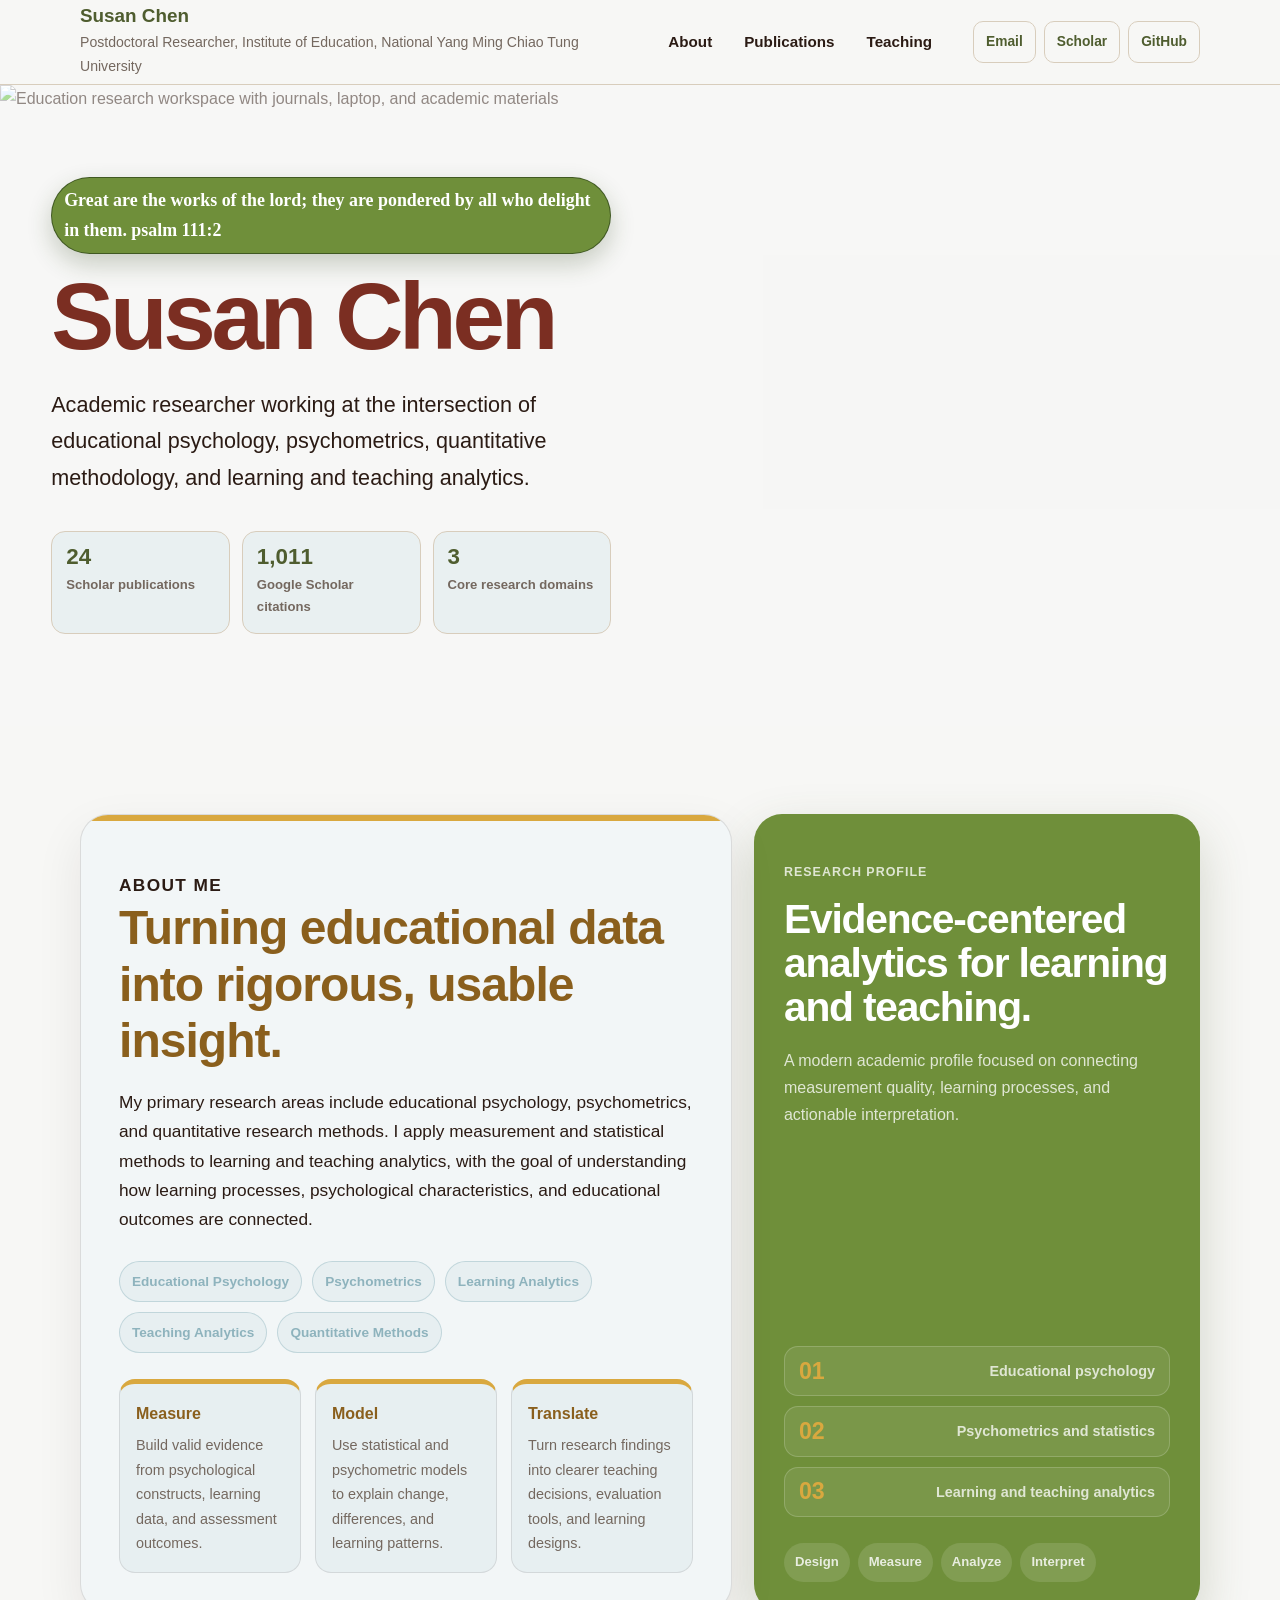
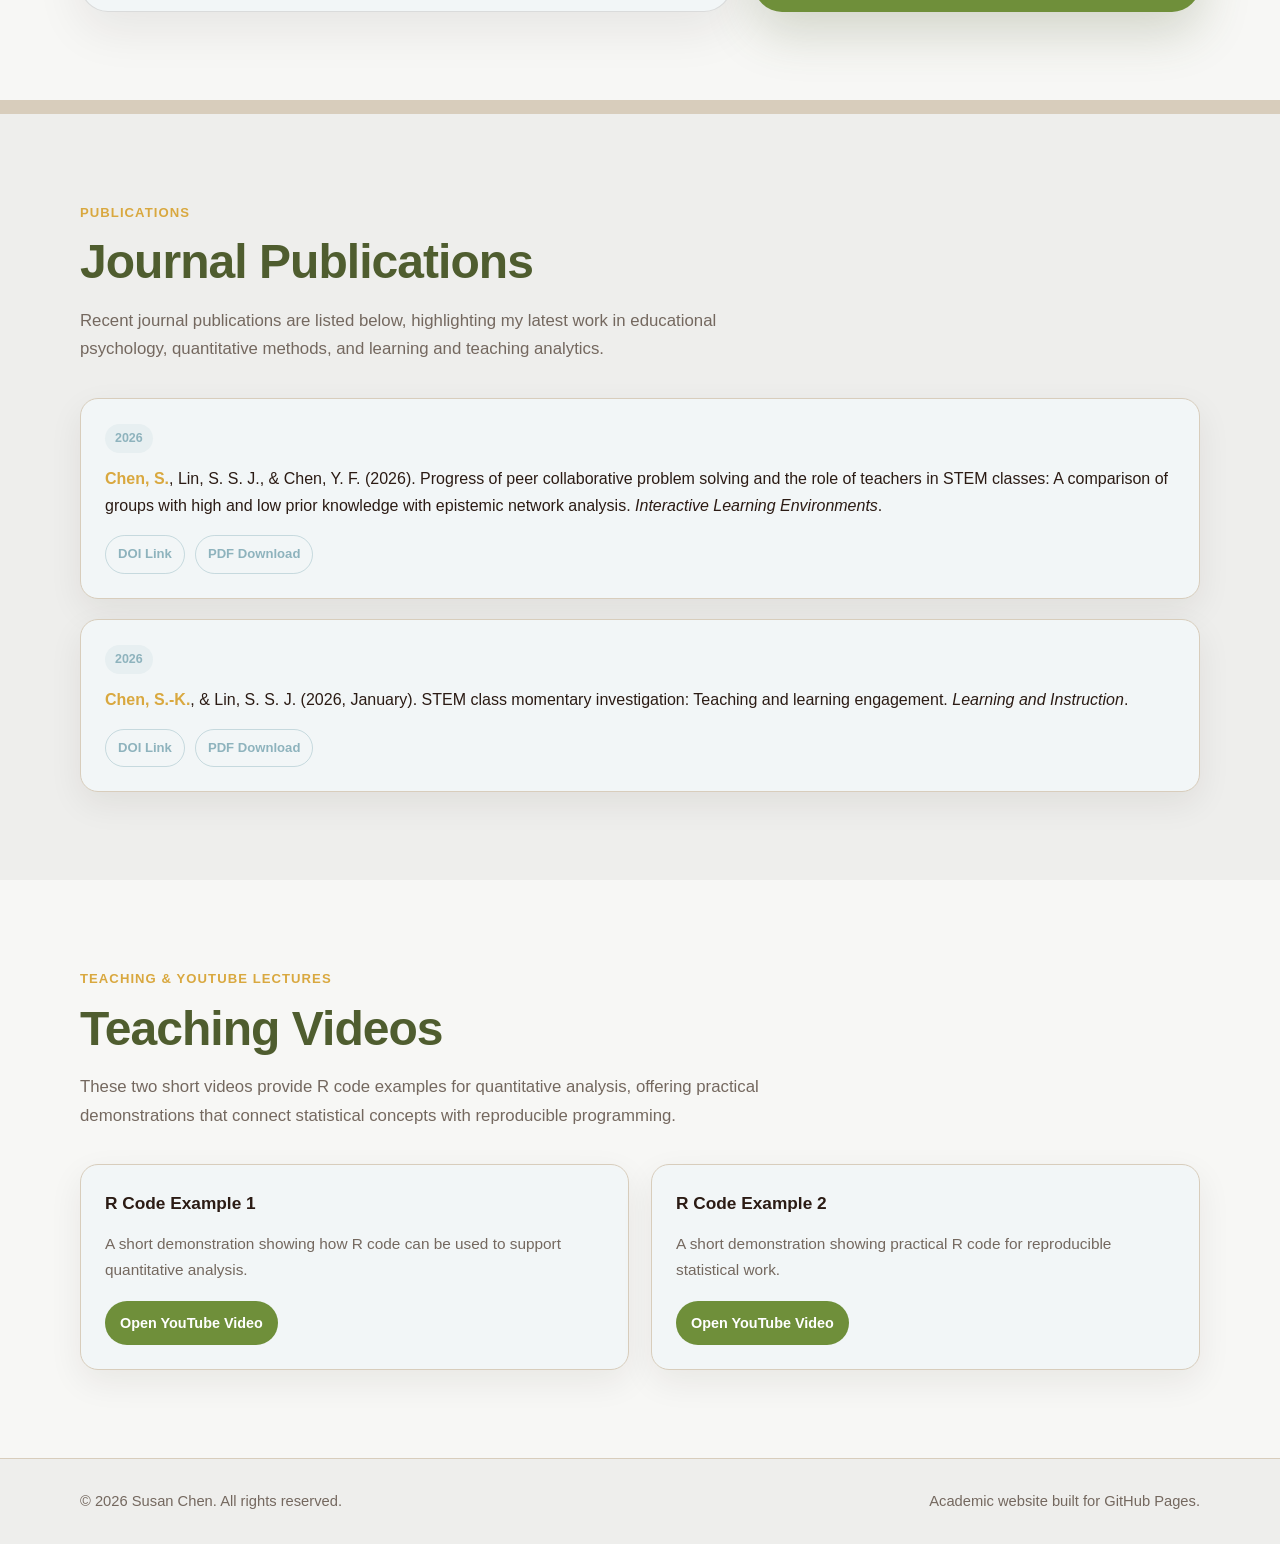
==== index.html @ 7278b4bc "Replace video embeds with YouTube links" ====
<!doctype html>
<html lang="zh-Hant">
  <head>
    <!--
      Susan Chen academic personal website
      Single-file HTML with embedded CSS for easy copying and GitHub Pages deployment.
      Replace the placeholder Email / YouTube links with final public URLs when ready.
    -->
    <meta charset="utf-8">
    <meta name="viewport" content="width=device-width, initial-scale=1">
    <meta name="description" content="Susan Chen academic profile, publications, research interests, and teaching lectures.">
    <title>Susan Chen | Academic Profile</title>

    <style>
      /* =============================
         Design Tokens
         ============================= */
      :root {
        --navy: #4f5d2f;
        --navy-2: #6f8f3a;
        --navy-soft: #eef3e6;
        --ink: #2b1b14;
        --muted: #74685f;
        --line: #d8cdbc;
        --paper: #f7f7f5;
        --surface: #eeeeec;
        --dark-red: #d9a83f;
        --dark-red-2: #8a5f1d;
        --yellow: #d9a83f;
        --yellow-soft: #f7edc9;
        --teal: #8eb3bd;
        --teal-soft: #e7eff1;
        --gray-band: #d8cdbc;
        --shadow: 0 20px 50px rgba(43, 27, 20, 0.11);
        --radius: 18px;
      }

      /* =============================
         Base
         ============================= */
      * {
        box-sizing: border-box;
      }

      html {
        scroll-behavior: smooth;
      }

      body {
        margin: 0;
        background: var(--paper);
        color: var(--ink);
        font-family: "Segoe UI", "Noto Sans TC", "Microsoft JhengHei", Arial, sans-serif;
        line-height: 1.7;
      }

      img {
        display: block;
        max-width: 100%;
      }

      a {
        color: inherit;
        text-decoration: none;
      }

      .container {
        width: min(1120px, calc(100% - 40px));
        margin: 0 auto;
      }

      .section {
        padding: 88px 0;
        scroll-margin-top: 92px;
      }

      .section-title {
        margin: 0;
        color: var(--navy);
        font-size: clamp(2rem, 4vw, 3rem);
        line-height: 1.18;
        letter-spacing: -0.02em;
      }

      .section-kicker {
        margin: 0 0 10px;
        color: var(--dark-red);
        font-size: 0.82rem;
        font-weight: 800;
        letter-spacing: 0.08em;
        text-transform: uppercase;
      }

      .section-intro {
        max-width: 720px;
        margin: 16px 0 0;
        color: var(--muted);
        font-size: 1.05rem;
      }

      /* =============================
         Header & Navigation
         ============================= */
      .site-header {
        position: sticky;
        top: 0;
        z-index: 20;
        background: rgba(247, 247, 245, 0.92);
        border-bottom: 1px solid var(--line);
        backdrop-filter: blur(18px);
      }

      .nav {
        display: flex;
        align-items: center;
        justify-content: space-between;
        gap: 28px;
        min-height: 84px;
      }

      .identity {
        min-width: 220px;
      }

      .identity strong {
        display: block;
        color: var(--navy);
        font-size: 1.18rem;
        font-weight: 800;
        line-height: 1.2;
      }

      .identity span {
        display: block;
        margin-top: 4px;
        color: var(--muted);
        font-size: 0.88rem;
      }

      .nav-links {
        display: flex;
        align-items: center;
        justify-content: center;
        gap: 6px;
        color: var(--ink);
        font-size: 0.95rem;
        font-weight: 650;
      }

      .nav-links a {
        border-radius: 999px;
        padding: 9px 13px;
        transition: background 160ms ease, color 160ms ease;
      }

      .nav-links a:hover {
        background: var(--teal-soft);
        color: var(--teal);
      }

      .contact-actions {
        display: flex;
        align-items: center;
        gap: 8px;
      }

      .contact-button {
        display: inline-flex;
        align-items: center;
        justify-content: center;
        min-height: 40px;
        border: 1px solid var(--line);
        border-radius: 10px;
        padding: 8px 12px;
        color: var(--navy);
        font-size: 0.86rem;
        font-weight: 800;
        transition: border-color 160ms ease, background 160ms ease, transform 160ms ease;
      }

      .contact-button:hover {
        border-color: var(--teal);
        background: var(--navy-soft);
        transform: translateY(-1px);
      }

      /* =============================
         Hero
         ============================= */
      .hero {
        position: relative;
        min-height: 620px;
        display: grid;
        align-items: center;
        overflow: hidden;
        background: var(--surface);
      }

      .hero-image {
        position: absolute;
        inset: 0;
        width: 100%;
        height: 100%;
        object-fit: cover;
        filter: saturate(1.02) brightness(1.08) contrast(1.03);
      }

      .hero::after {
        content: "";
        position: absolute;
        inset: 0;
        background: rgba(255, 255, 255, 0.48);
      }

      .hero-content {
        position: relative;
        z-index: 1;
        width: min(560px, calc(100% - 40px));
        max-width: 560px;
        margin-left: clamp(20px, 4vw, 56px);
        margin-right: auto;
        padding: 92px 0;
      }

      .hero-label {
        display: inline-flex;
        align-items: center;
        gap: 8px;
        margin: 0 0 18px;
        border: 1px solid rgba(47, 68, 25, 0.72);
        border-radius: 999px;
        background: #6f8f3a;
        padding: 7px 12px;
        color: #ffffff;
        font-family: "Segoe Script", "Brush Script MT", "Lucida Handwriting", cursive;
        font-size: 1.12rem;
        font-weight: 700;
        letter-spacing: 0;
        box-shadow: 0 10px 24px rgba(47, 68, 25, 0.24);
        text-transform: none;
      }

      .hero h1 {
        margin: 0;
        color: #7b2e22;
        font-size: clamp(3rem, 8vw, 5.9rem);
        line-height: 0.96;
        letter-spacing: -0.045em;
      }

      .hero-subtitle {
        max-width: 500px;
        margin: 24px 0 0;
        color: var(--ink);
        font-size: clamp(1.08rem, 2vw, 1.35rem);
      }

      .hero-meta {
        display: grid;
        grid-template-columns: repeat(3, minmax(0, 1fr));
        gap: 12px;
        margin-top: 34px;
      }

      .hero-meta div {
        border: 1px solid var(--line);
        border-radius: 14px;
        background: rgba(231, 239, 241, 0.82);
        padding: 14px;
      }

      .hero-meta strong {
        display: block;
        color: var(--navy);
        font-size: 1.4rem;
        line-height: 1;
      }

      .hero-meta span {
        display: block;
        margin-top: 6px;
        color: var(--muted);
        font-size: 0.82rem;
        font-weight: 700;
      }

      /* =============================
         About
         ============================= */
      .about-grid {
        display: grid;
        grid-template-columns: minmax(0, 0.95fr) minmax(320px, 0.65fr);
        gap: 22px;
        align-items: stretch;
      }

      .about-text {
        position: relative;
        overflow: hidden;
        border: 1px solid rgba(43, 27, 20, 0.12);
        border-radius: 28px;
        background: #f2f6f7;
        padding: clamp(24px, 4vw, 38px);
        box-shadow: 0 18px 48px rgba(43, 27, 20, 0.08);
      }

      .about-text::before {
        content: "";
        position: absolute;
        top: 0;
        left: 0;
        width: 100%;
        height: 6px;
        background: var(--dark-red);
      }

      .about-text p {
        margin: 18px 0 0;
        color: var(--ink);
        font-size: 1.08rem;
      }

      .about-text .section-title {
        color: var(--dark-red-2);
      }

      .about-highlights {
        display: flex;
        flex-wrap: wrap;
        gap: 10px;
        margin-top: 26px;
      }

      .about-chip {
        border: 1px solid rgba(142, 179, 189, 0.42);
        border-radius: 999px;
        background: var(--teal-soft);
        padding: 8px 12px;
        color: var(--teal);
        font-size: 0.85rem;
        font-weight: 850;
      }

      .about-insights {
        display: grid;
        grid-template-columns: repeat(3, minmax(0, 1fr));
        gap: 14px;
        margin-top: 26px;
      }

      .about-insight {
        min-height: 164px;
        border: 1px solid rgba(43, 27, 20, 0.1);
        border-top: 5px solid var(--yellow);
        border-radius: 16px;
        background: var(--teal-soft);
        padding: 16px;
        transition: transform 180ms ease, border-color 180ms ease, box-shadow 180ms ease, background 180ms ease;
      }

      .about-insight:hover {
        transform: translateY(-5px);
        border-color: rgba(111, 143, 58, 0.42);
        border-top-color: #6f8f3a;
        background: #f5fafb;
        box-shadow: 0 16px 34px rgba(43, 27, 20, 0.12);
      }

      .about-insight strong {
        display: block;
        color: var(--dark-red-2);
        font-size: 1rem;
      }

      .about-insight span {
        display: block;
        margin-top: 6px;
        color: var(--muted);
        font-size: 0.9rem;
      }

      .about-panel {
        display: grid;
        align-content: space-between;
        border-radius: 28px;
        background: var(--navy-2);
        padding: clamp(22px, 3vw, 30px);
        color: #fff;
        box-shadow: 0 20px 50px rgba(79, 93, 47, 0.22);
      }

      .about-panel-label {
        margin: 0;
        color: var(--yellow);
        font-size: 0.78rem;
        font-weight: 900;
        letter-spacing: 0.08em;
        text-transform: uppercase;
      }

      .about-panel h3 {
        margin: 14px 0 0;
        color: #fff;
        font-size: clamp(1.8rem, 4vw, 2.55rem);
        line-height: 1.08;
        letter-spacing: -0.03em;
      }

      .about-panel p {
        margin: 18px 0 0;
        color: rgba(255, 255, 255, 0.78);
      }

      .about-metrics {
        display: grid;
        gap: 10px;
        margin-top: 28px;
      }

      .about-metric {
        display: flex;
        align-items: center;
        justify-content: space-between;
        gap: 14px;
        border: 1px solid rgba(255, 255, 255, 0.18);
        border-radius: 14px;
        background: rgba(255, 255, 255, 0.08);
        padding: 12px 14px;
        transition: transform 180ms ease, border-color 180ms ease, background 180ms ease;
      }

      .about-metric:hover {
        transform: translateX(4px);
        border-color: rgba(255, 255, 255, 0.42);
        background: rgba(255, 255, 255, 0.16);
      }

      .about-metric strong {
        color: var(--yellow);
        font-size: 1.45rem;
        line-height: 1;
      }

      .about-metric span {
        color: rgba(255, 255, 255, 0.76);
        font-size: 0.9rem;
        font-weight: 750;
        text-align: right;
      }

      .about-flow {
        display: flex;
        flex-wrap: wrap;
        gap: 8px;
        margin-top: 26px;
      }

      .about-flow span {
        border-radius: 999px;
        background: rgba(255, 255, 255, 0.12);
        padding: 8px 11px;
        color: rgba(255, 255, 255, 0.82);
        font-size: 0.82rem;
        font-weight: 850;
      }

      /* =============================
         Publications
         ============================= */
      .publication-list {
        display: grid;
        gap: 20px;
        margin-top: 34px;
      }

      .publication-card {
        border: 1px solid var(--line);
        border-radius: var(--radius);
        background: #f2f6f7;
        padding: 24px;
        box-shadow: 0 12px 34px rgba(43, 27, 20, 0.07);
        transition: transform 180ms ease, border-color 180ms ease, box-shadow 180ms ease, background 180ms ease;
      }

      .publication-card:hover {
        transform: translateY(-6px);
        border-color: rgba(111, 143, 58, 0.44);
        background: #f7fbfb;
        box-shadow: 0 20px 44px rgba(43, 27, 20, 0.13);
      }

      .publication-year {
        display: inline-flex;
        margin-bottom: 12px;
        border-radius: 999px;
        background: var(--teal-soft);
        padding: 4px 10px;
        color: var(--teal);
        font-size: 0.78rem;
        font-weight: 900;
        transition: background 180ms ease, color 180ms ease;
      }

      .publication-card:hover .publication-year {
        background: #6f8f3a;
        color: #ffffff;
      }

      .apa {
        margin: 0;
        color: var(--ink);
        font-size: 1rem;
      }

      .apa b {
        color: var(--dark-red);
      }

      .paper-actions {
        display: flex;
        flex-wrap: wrap;
        gap: 10px;
        margin-top: 16px;
      }

      .paper-tag {
        display: inline-flex;
        align-items: center;
        border: 1px solid rgba(142, 179, 189, 0.44);
        border-radius: 999px;
        padding: 7px 12px;
        color: var(--teal);
        font-size: 0.82rem;
        font-weight: 800;
        transition: background 160ms ease, color 160ms ease;
      }

      .paper-tag:hover {
        background: var(--teal);
        color: #fff;
      }

      /* =============================
         Teaching Videos
         ============================= */
      .video-grid {
        display: grid;
        grid-template-columns: repeat(2, minmax(0, 1fr));
        gap: 22px;
        margin-top: 34px;
      }

      .video-card {
        border: 1px solid var(--line);
        border-radius: var(--radius);
        background: #f2f6f7;
        padding: 24px;
        box-shadow: 0 12px 34px rgba(43, 27, 20, 0.07);
        transition: transform 180ms ease, border-color 180ms ease, box-shadow 180ms ease, background 180ms ease;
      }

      .video-card:hover {
        transform: translateY(-5px);
        border-color: rgba(111, 143, 58, 0.44);
        background: #f7fbfb;
        box-shadow: 0 20px 44px rgba(43, 27, 20, 0.13);
      }

      .video-card h3 {
        margin: 0;
        color: var(--ink);
        font-size: 1.08rem;
      }

      .video-card p {
        margin: 12px 0 0;
        color: var(--muted);
        font-size: 0.96rem;
      }

      .video-link {
        display: inline-flex;
        align-items: center;
        justify-content: center;
        margin-top: 18px;
        border: 1px solid rgba(111, 143, 58, 0.5);
        border-radius: 999px;
        background: #6f8f3a;
        padding: 9px 14px;
        color: #ffffff;
        font-size: 0.9rem;
        font-weight: 800;
        text-decoration: none;
        transition: transform 180ms ease, background 180ms ease;
      }

      .video-link:hover {
        transform: translateY(-2px);
        background: var(--navy);
      }

      /* =============================
         Footer
         ============================= */
      .site-footer {
        border-top: 1px solid var(--line);
        background: var(--surface);
        padding: 30px 0;
        color: var(--muted);
        font-size: 0.92rem;
      }

      .footer-inner {
        display: flex;
        justify-content: space-between;
        gap: 20px;
      }

      /* =============================
         Responsive Design
         ============================= */
      @media (max-width: 920px) {
        .nav {
          align-items: flex-start;
          flex-direction: column;
          padding: 16px 0;
        }

        .nav-links,
        .contact-actions {
          flex-wrap: wrap;
          justify-content: flex-start;
        }

        .about-grid,
        .video-grid {
          grid-template-columns: 1fr;
        }

        .hero-meta {
          grid-template-columns: 1fr;
        }
      }

      @media (max-width: 560px) {
        .container {
          width: min(100% - 28px, 1120px);
        }

        .hero-content {
          width: min(100% - 28px, 1120px);
          margin: 0 auto;
        }

        .section {
          padding: 64px 0;
        }

        .hero {
          min-height: 680px;
        }

        .hero::after {
          background: rgba(255, 255, 255, 0.66);
        }

        .contact-button,
        .nav-links a {
          width: 100%;
          justify-content: center;
        }

        .contact-actions,
        .nav-links {
          width: 100%;
        }

        .footer-inner {
          flex-direction: column;
        }

        .about-insights {
          grid-template-columns: 1fr;
        }
      }
    </style>
  </head>

  <body>
    <!-- Header: name, title, anchor navigation, and contact links -->
    <header class="site-header">
      <div class="container nav">
        <a class="identity" href="#top" aria-label="Back to top">
          <strong>Susan Chen</strong>
          <span>Postdoctoral Researcher, Institute of Education, National Yang Ming Chiao Tung University</span>
        </a>

        <nav class="nav-links" aria-label="Primary navigation">
          <a href="#about">About</a>
          <a href="#publications">Publications</a>
          <a href="#teaching">Teaching</a>
        </nav>

        <div class="contact-actions" aria-label="Contact links">
          <!-- TODO: Replace email address with the final public academic email. -->
          <a class="contact-button" href="mailto:susan.chen@nycu.edu.tw">Email</a>
          <a class="contact-button" href="https://scholar.google.com.tw/citations?hl=zh-TW&user=XQLAldAAAAAJ" target="_blank" rel="noreferrer">Scholar</a>
          <a class="contact-button" href="https://github.com/susanskchen-NYCU/susan-chen-space" target="_blank" rel="noreferrer">GitHub</a>
        </div>
      </div>
    </header>

    <main id="top">
      <!-- Hero: selected right-bottom education research photo -->
      <section class="hero" aria-label="Susan Chen academic profile">
        <img class="hero-image" src="assets/images/hero-education-research.png" alt="Education research workspace with journals, laptop, and academic materials">
        <div class="container hero-content">
          <p class="hero-label">Great are the works of the lord; they are pondered by all who delight in them. psalm 111:2</p>
          <h1>Susan Chen</h1>
          <p class="hero-subtitle">
            Academic researcher working at the intersection of educational psychology,
            psychometrics, quantitative methodology, and learning and teaching analytics.
          </p>
          <div class="hero-meta" aria-label="Research highlights">
            <div>
              <strong>24</strong>
              <span>Scholar publications</span>
            </div>
            <div>
              <strong>1,011</strong>
              <span>Google Scholar citations</span>
            </div>
            <div>
              <strong>3</strong>
              <span>Core research domains</span>
            </div>
          </div>
        </div>
      </section>

      <!-- About Me: modern research profile without portrait -->
      <section id="about" class="section">
        <div class="container about-grid">
          <div class="about-text">
            <p class="section-kicker">About Me</p>
            <h2 class="section-title">Turning educational data into rigorous, usable insight.</h2>
            <p>
              My primary research areas include educational psychology, psychometrics,
              and quantitative research methods. I apply measurement and statistical
              methods to learning and teaching analytics, with the goal of understanding
              how learning processes, psychological characteristics, and educational
              outcomes are connected.
            </p>
            <div class="about-highlights" aria-label="Research keywords">
              <span class="about-chip">Educational Psychology</span>
              <span class="about-chip">Psychometrics</span>
              <span class="about-chip">Learning Analytics</span>
              <span class="about-chip">Teaching Analytics</span>
              <span class="about-chip">Quantitative Methods</span>
            </div>
            <div class="about-insights" aria-label="Research focus cards">
              <div class="about-insight">
                <strong>Measure</strong>
                <span>Build valid evidence from psychological constructs, learning data, and assessment outcomes.</span>
              </div>
              <div class="about-insight">
                <strong>Model</strong>
                <span>Use statistical and psychometric models to explain change, differences, and learning patterns.</span>
              </div>
              <div class="about-insight">
                <strong>Translate</strong>
                <span>Turn research findings into clearer teaching decisions, evaluation tools, and learning designs.</span>
              </div>
            </div>
          </div>

          <aside class="about-panel" aria-label="Research profile summary">
            <div>
              <p class="about-panel-label">Research Profile</p>
              <h3>Evidence-centered analytics for learning and teaching.</h3>
              <p>
                A modern academic profile focused on connecting measurement quality,
                learning processes, and actionable interpretation.
              </p>
            </div>
            <div>
              <div class="about-metrics">
                <div class="about-metric">
                  <strong>01</strong>
                  <span>Educational psychology</span>
                </div>
                <div class="about-metric">
                  <strong>02</strong>
                  <span>Psychometrics and statistics</span>
                </div>
                <div class="about-metric">
                  <strong>03</strong>
                  <span>Learning and teaching analytics</span>
                </div>
              </div>
              <div class="about-flow" aria-label="Research workflow">
                <span>Design</span>
                <span>Measure</span>
                <span>Analyze</span>
                <span>Interpret</span>
              </div>
            </div>
          </aside>
        </div>
      </section>

      <!-- Publications: sample APA-format journal articles ordered newest to oldest -->
      <section id="publications" class="section" style="background: var(--surface); border-top: 14px solid var(--gray-band);">
        <div class="container">
          <p class="section-kicker">Publications</p>
          <h2 class="section-title">Journal Publications</h2>
          <p class="section-intro">
            Recent journal publications are listed below, highlighting my latest work in educational
            psychology, quantitative methods, and learning and teaching analytics.
          </p>

          <div class="publication-list">
            <article class="publication-card">
              <span class="publication-year">2026</span>
              <p class="apa">
                <b>Chen, S.</b>, Lin, S. S. J., & Chen, Y. F. (2026). Progress of peer collaborative problem solving
                and the role of teachers in STEM classes: A comparison of groups with high and low prior knowledge
                with epistemic network analysis. <em>Interactive Learning Environments</em>.
              </p>
              <div class="paper-actions">
                <a class="paper-tag" href="#" aria-label="DOI link placeholder">DOI Link</a>
                <a class="paper-tag" href="#" aria-label="PDF download placeholder">PDF Download</a>
              </div>
            </article>

            <article class="publication-card">
              <span class="publication-year">2026</span>
              <p class="apa">
                <b>Chen, S.-K.</b>, & Lin, S. S. J. (2026, January). STEM class momentary investigation:
                Teaching and learning engagement. <em>Learning and Instruction</em>.
              </p>
              <div class="paper-actions">
                <a class="paper-tag" href="#" aria-label="DOI link placeholder">DOI Link</a>
                <a class="paper-tag" href="#" aria-label="PDF download placeholder">PDF Download</a>
              </div>
            </article>
          </div>
        </div>
      </section>

      <!-- Teaching videos: text-first links that open YouTube only after user interaction. -->
      <section id="teaching" class="section">
        <div class="container">
          <p class="section-kicker">Teaching & YouTube Lectures</p>
          <h2 class="section-title">Teaching Videos</h2>
          <p class="section-intro">
            These two short videos provide R code examples for quantitative analysis, offering
            practical demonstrations that connect statistical concepts with reproducible programming.
          </p>

          <div class="video-grid">
            <article class="video-card">
              <h3>R Code Example 1</h3>
              <p>A short demonstration showing how R code can be used to support quantitative analysis.</p>
              <a class="video-link" href="https://youtu.be/7fgrEWS4HSU?si=pvpVA8e_UG6xQPlS" target="_blank" rel="noopener">Open YouTube Video</a>
            </article>

            <article class="video-card">
              <h3>R Code Example 2</h3>
              <p>A short demonstration showing practical R code for reproducible statistical work.</p>
              <a class="video-link" href="https://youtu.be/grEaCAci_78?si=DdZdfF_PxfPPcx43" target="_blank" rel="noopener">Open YouTube Video</a>
            </article>
          </div>
        </div>
      </section>
    </main>

    <!-- Footer -->
    <footer class="site-footer">
      <div class="container footer-inner">
        <span>© 2026 Susan Chen. All rights reserved.</span>
        <span>Academic website built for GitHub Pages.</span>
      </div>
    </footer>
  </body>
</html>
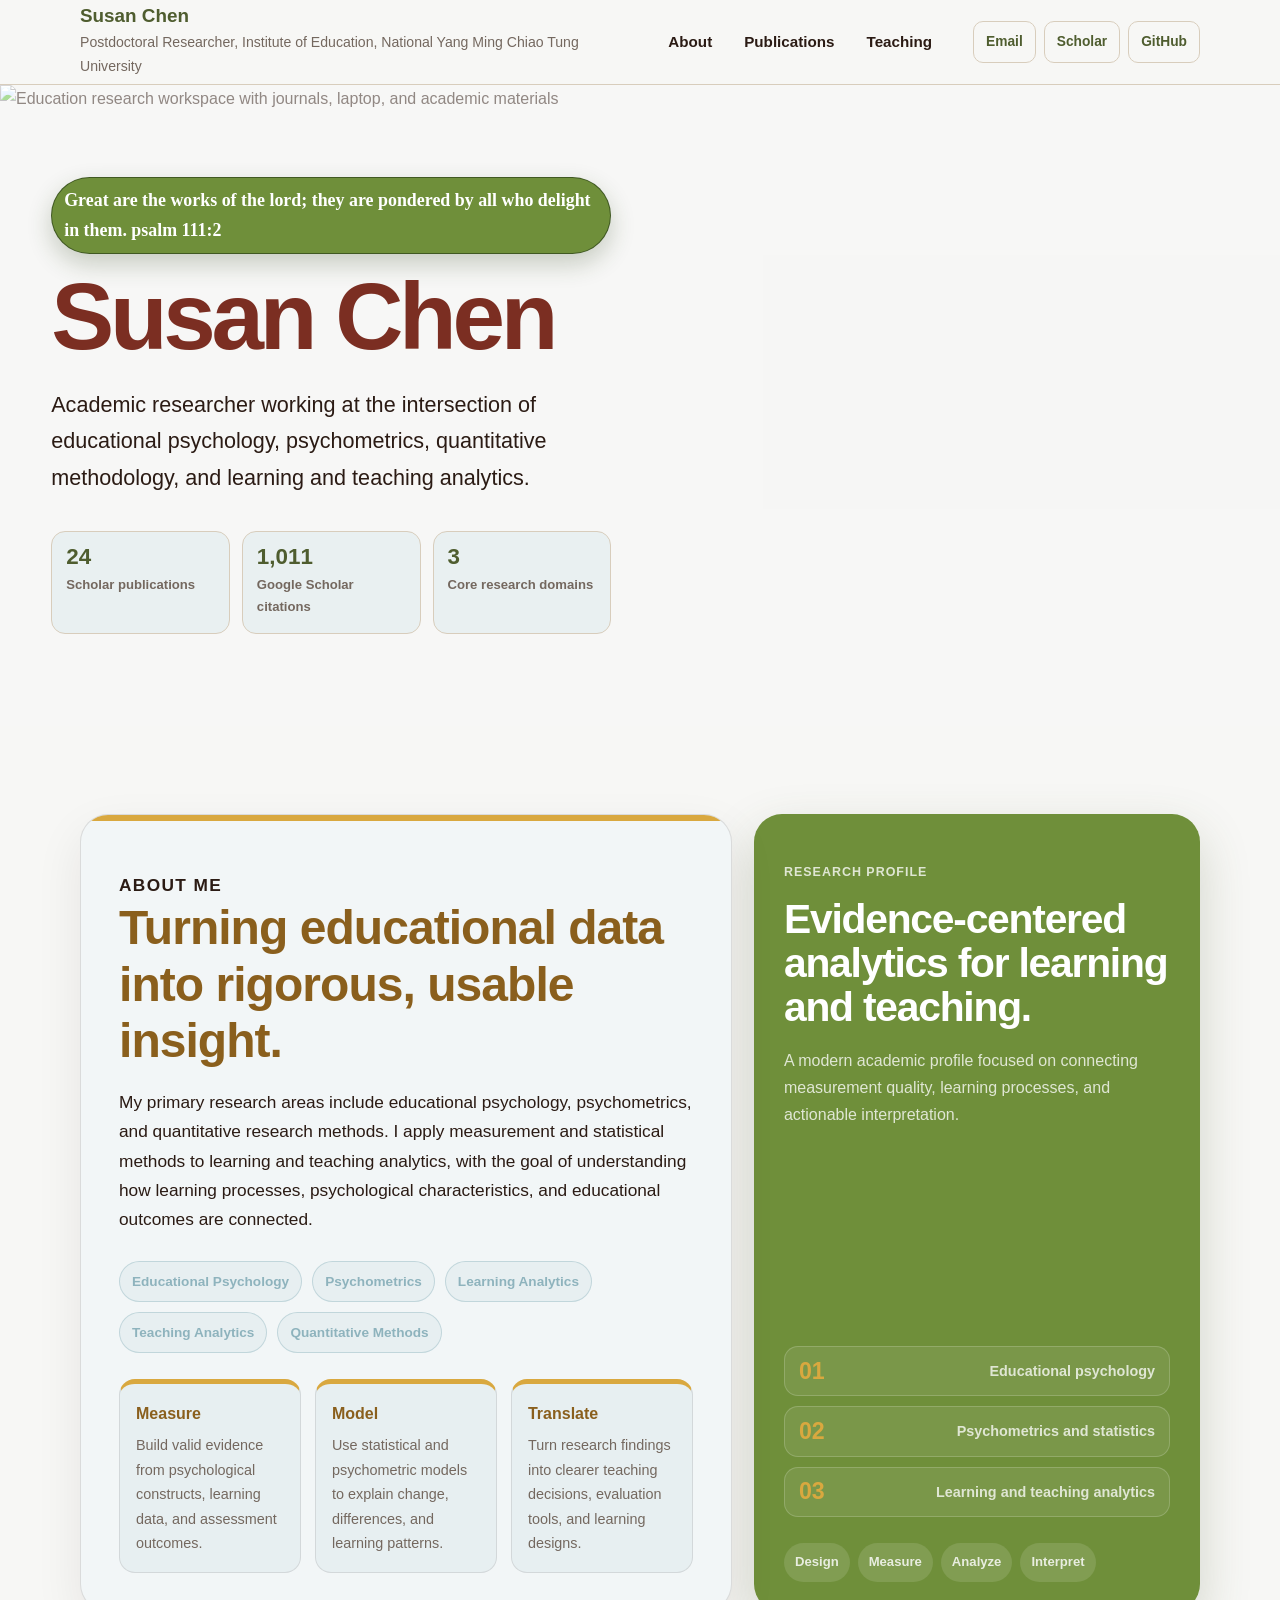
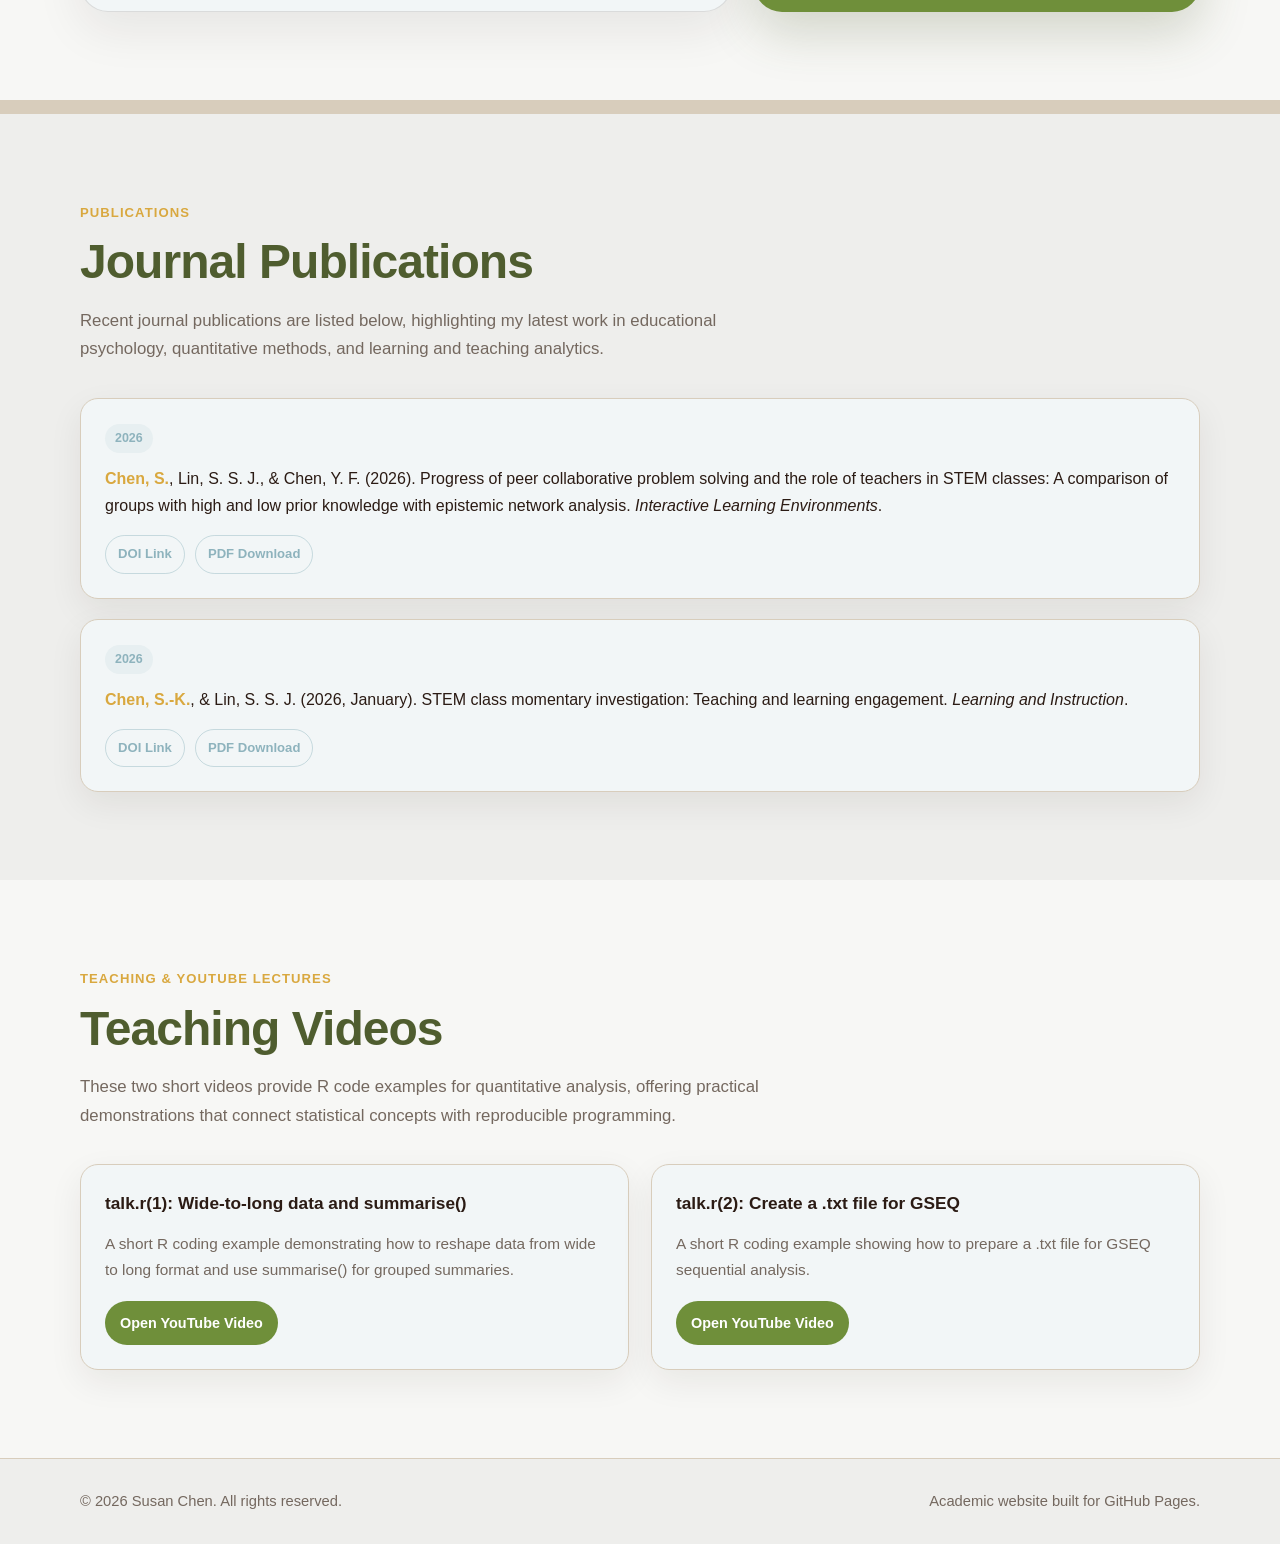
==== commit d73c1e3e: "Update video card copy from YouTube titles" ====
--- a/index.html
+++ b/index.html
@@ -860,14 +860,14 @@
 
           <div class="video-grid">
             <article class="video-card">
-              <h3>R Code Example 1</h3>
-              <p>A short demonstration showing how R code can be used to support quantitative analysis.</p>
+              <h3>talk.r(1): Wide-to-long data and summarise()</h3>
+              <p>A short R coding example demonstrating how to reshape data from wide to long format and use summarise() for grouped summaries.</p>
               <a class="video-link" href="https://youtu.be/7fgrEWS4HSU?si=pvpVA8e_UG6xQPlS" target="_blank" rel="noopener">Open YouTube Video</a>
             </article>
 
             <article class="video-card">
-              <h3>R Code Example 2</h3>
-              <p>A short demonstration showing practical R code for reproducible statistical work.</p>
+              <h3>talk.r(2): Create a .txt file for GSEQ</h3>
+              <p>A short R coding example showing how to prepare a .txt file for GSEQ sequential analysis.</p>
               <a class="video-link" href="https://youtu.be/grEaCAci_78?si=DdZdfF_PxfPPcx43" target="_blank" rel="noopener">Open YouTube Video</a>
             </article>
           </div>
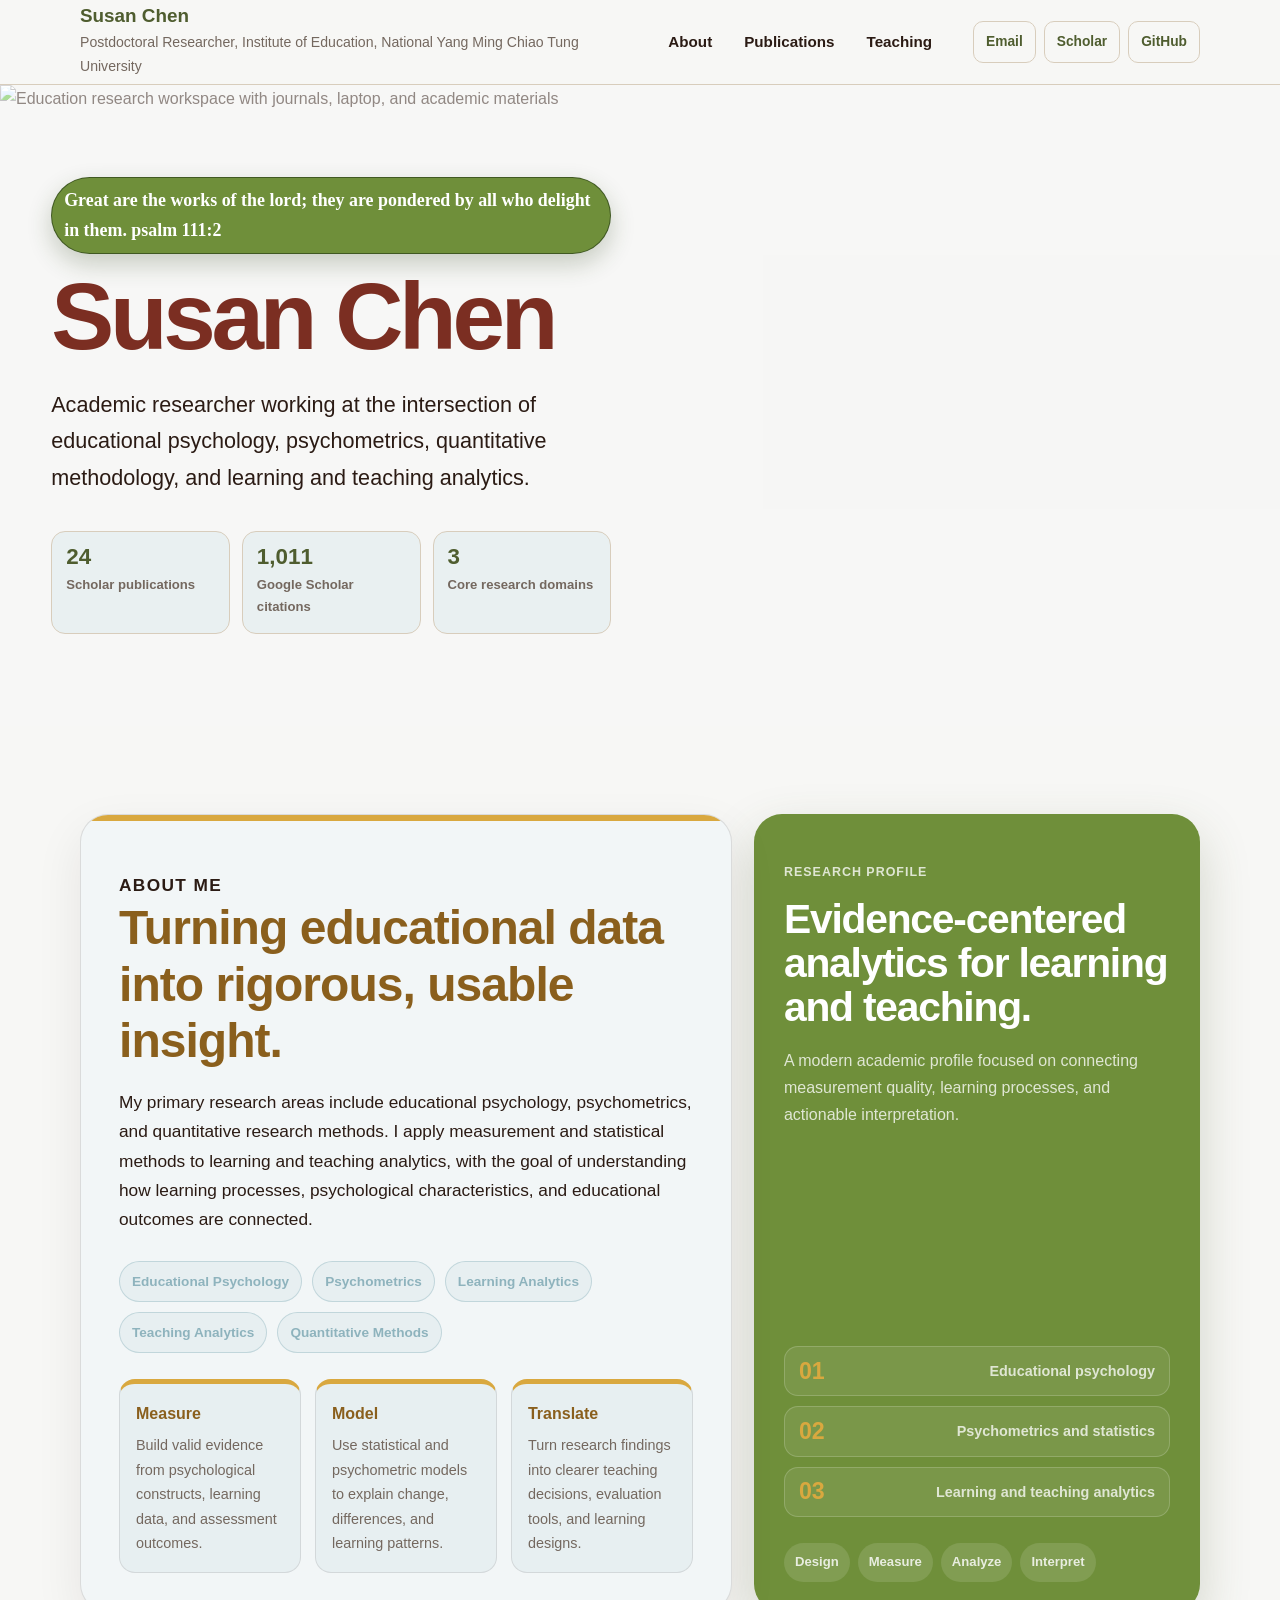
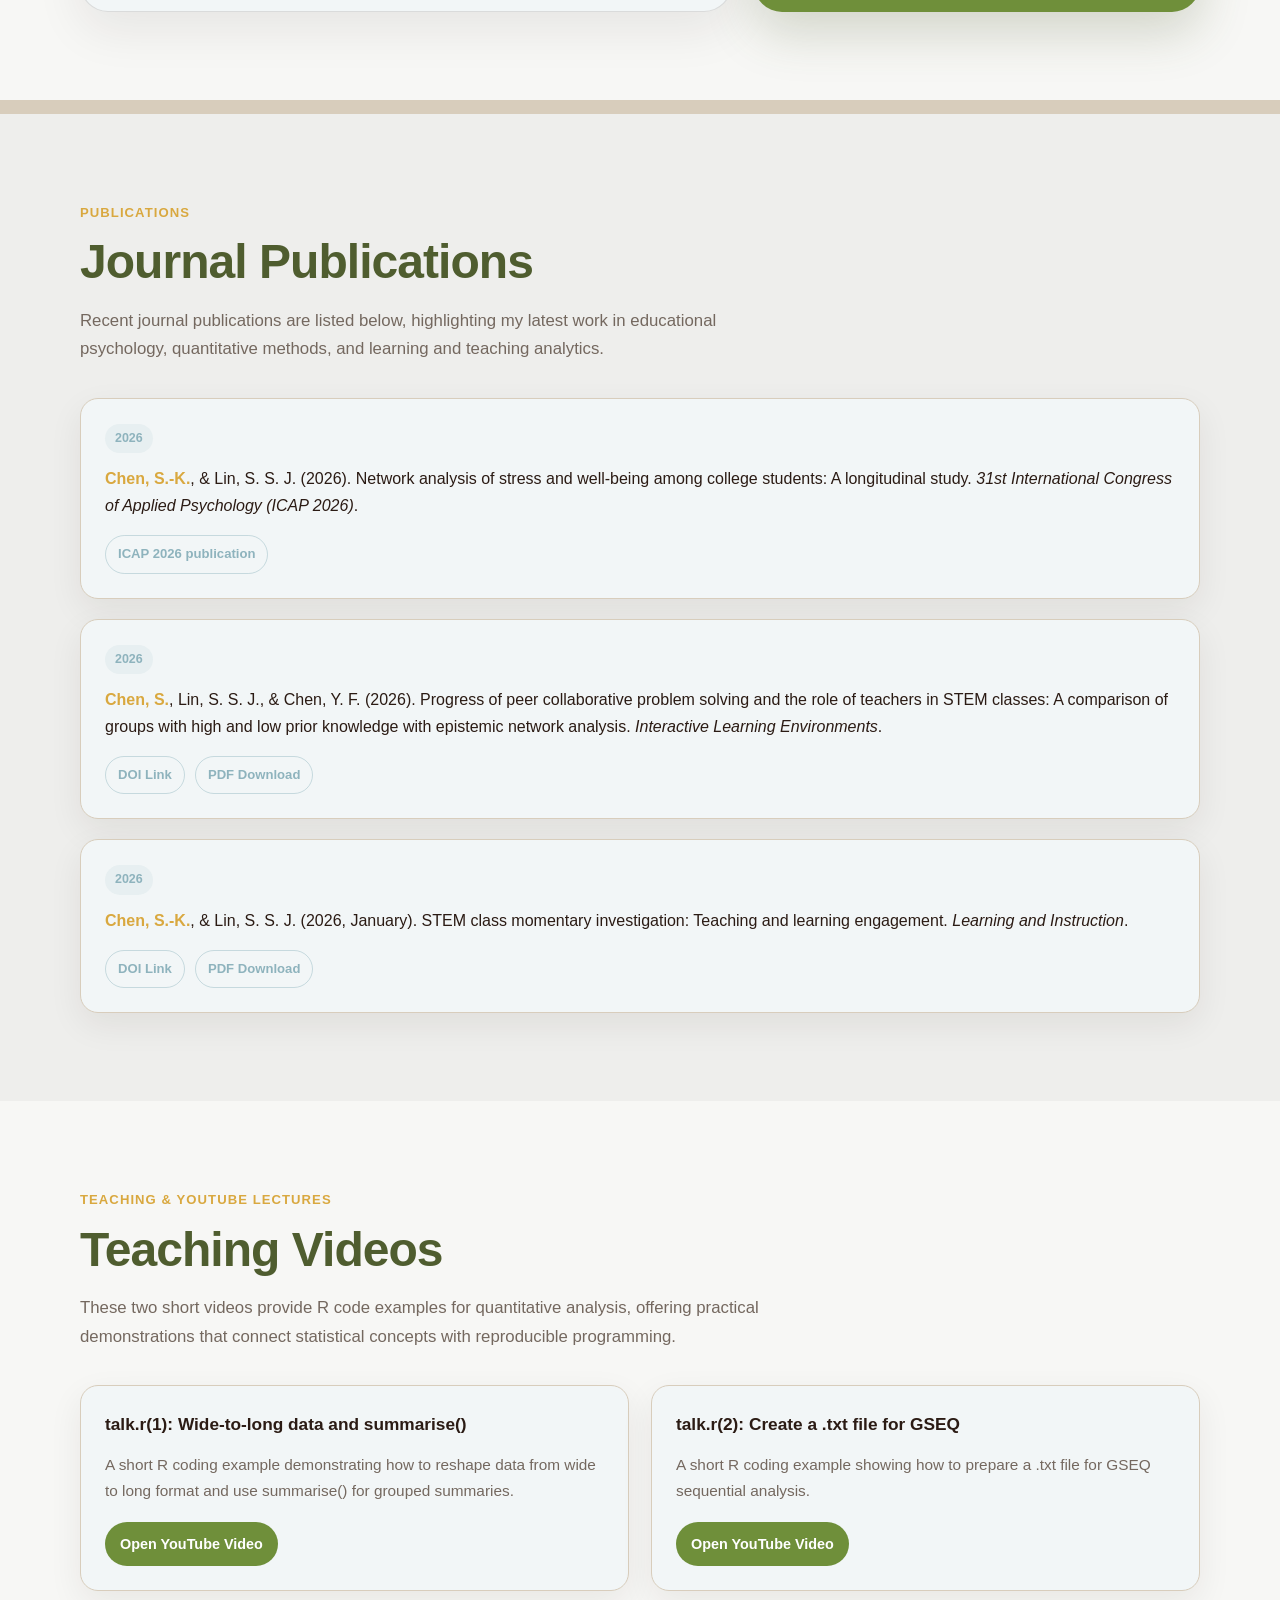
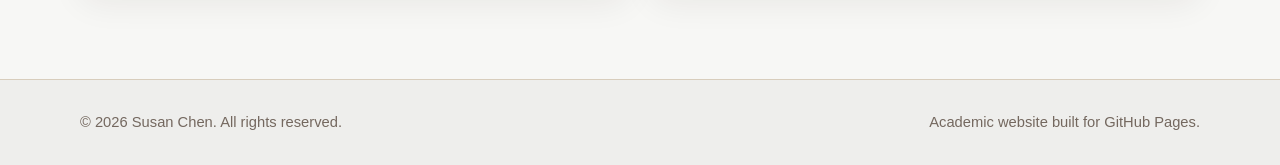
==== commit 26f78caa: "Add ICAP 2026 poster publication" ====
--- a/index.html
+++ b/index.html
@@ -823,6 +823,18 @@
             <article class="publication-card">
               <span class="publication-year">2026</span>
               <p class="apa">
+                <b>Chen, S.-K.</b>, &amp; Lin, S. S. J. (2026). Network analysis of stress and well-being among
+                college students: A longitudinal study. <em>31st International Congress of Applied Psychology
+                (ICAP 2026)</em>.
+              </p>
+              <div class="paper-actions">
+                <a class="paper-tag" href="assets/publications/E-poster3-scale.pdf" target="_blank" rel="noopener">ICAP 2026 publication</a>
+              </div>
+            </article>
+
+            <article class="publication-card">
+              <span class="publication-year">2026</span>
+              <p class="apa">
                 <b>Chen, S.</b>, Lin, S. S. J., & Chen, Y. F. (2026). Progress of peer collaborative problem solving
                 and the role of teachers in STEM classes: A comparison of groups with high and low prior knowledge
                 with epistemic network analysis. <em>Interactive Learning Environments</em>.
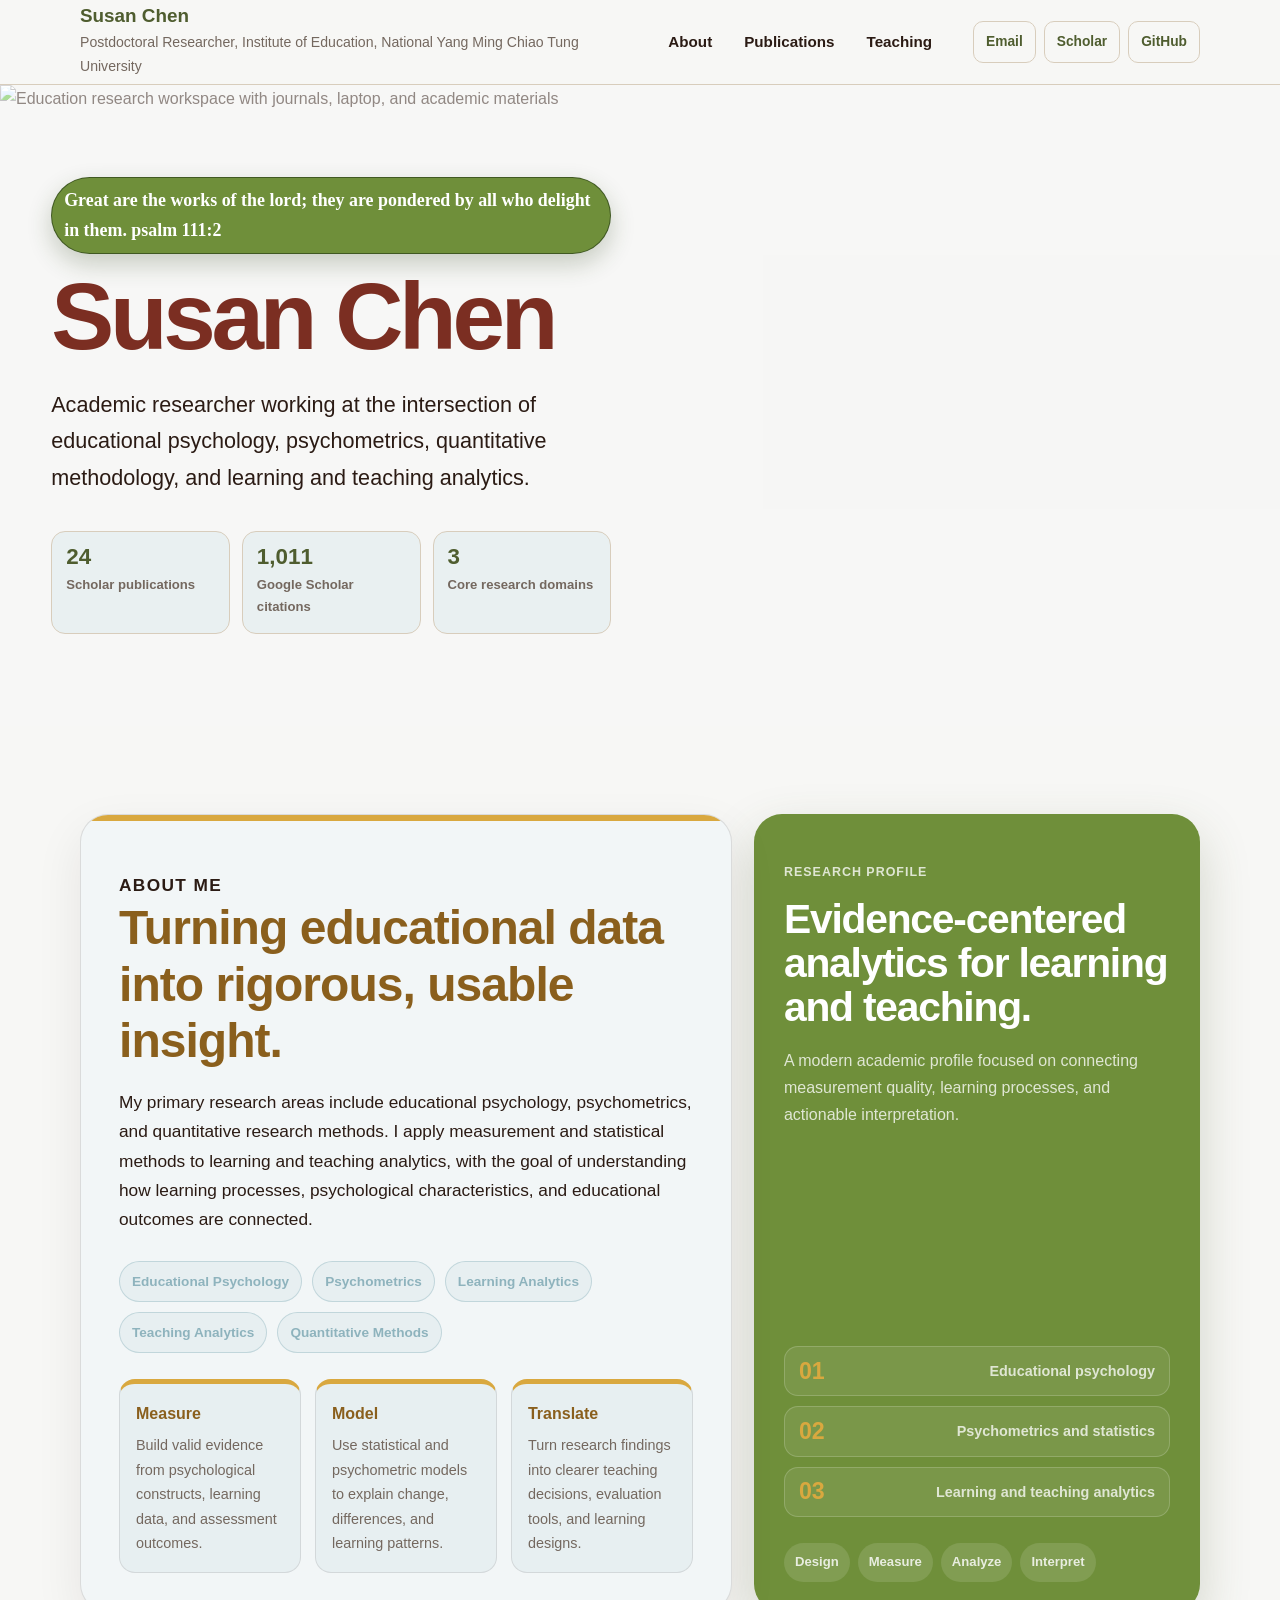
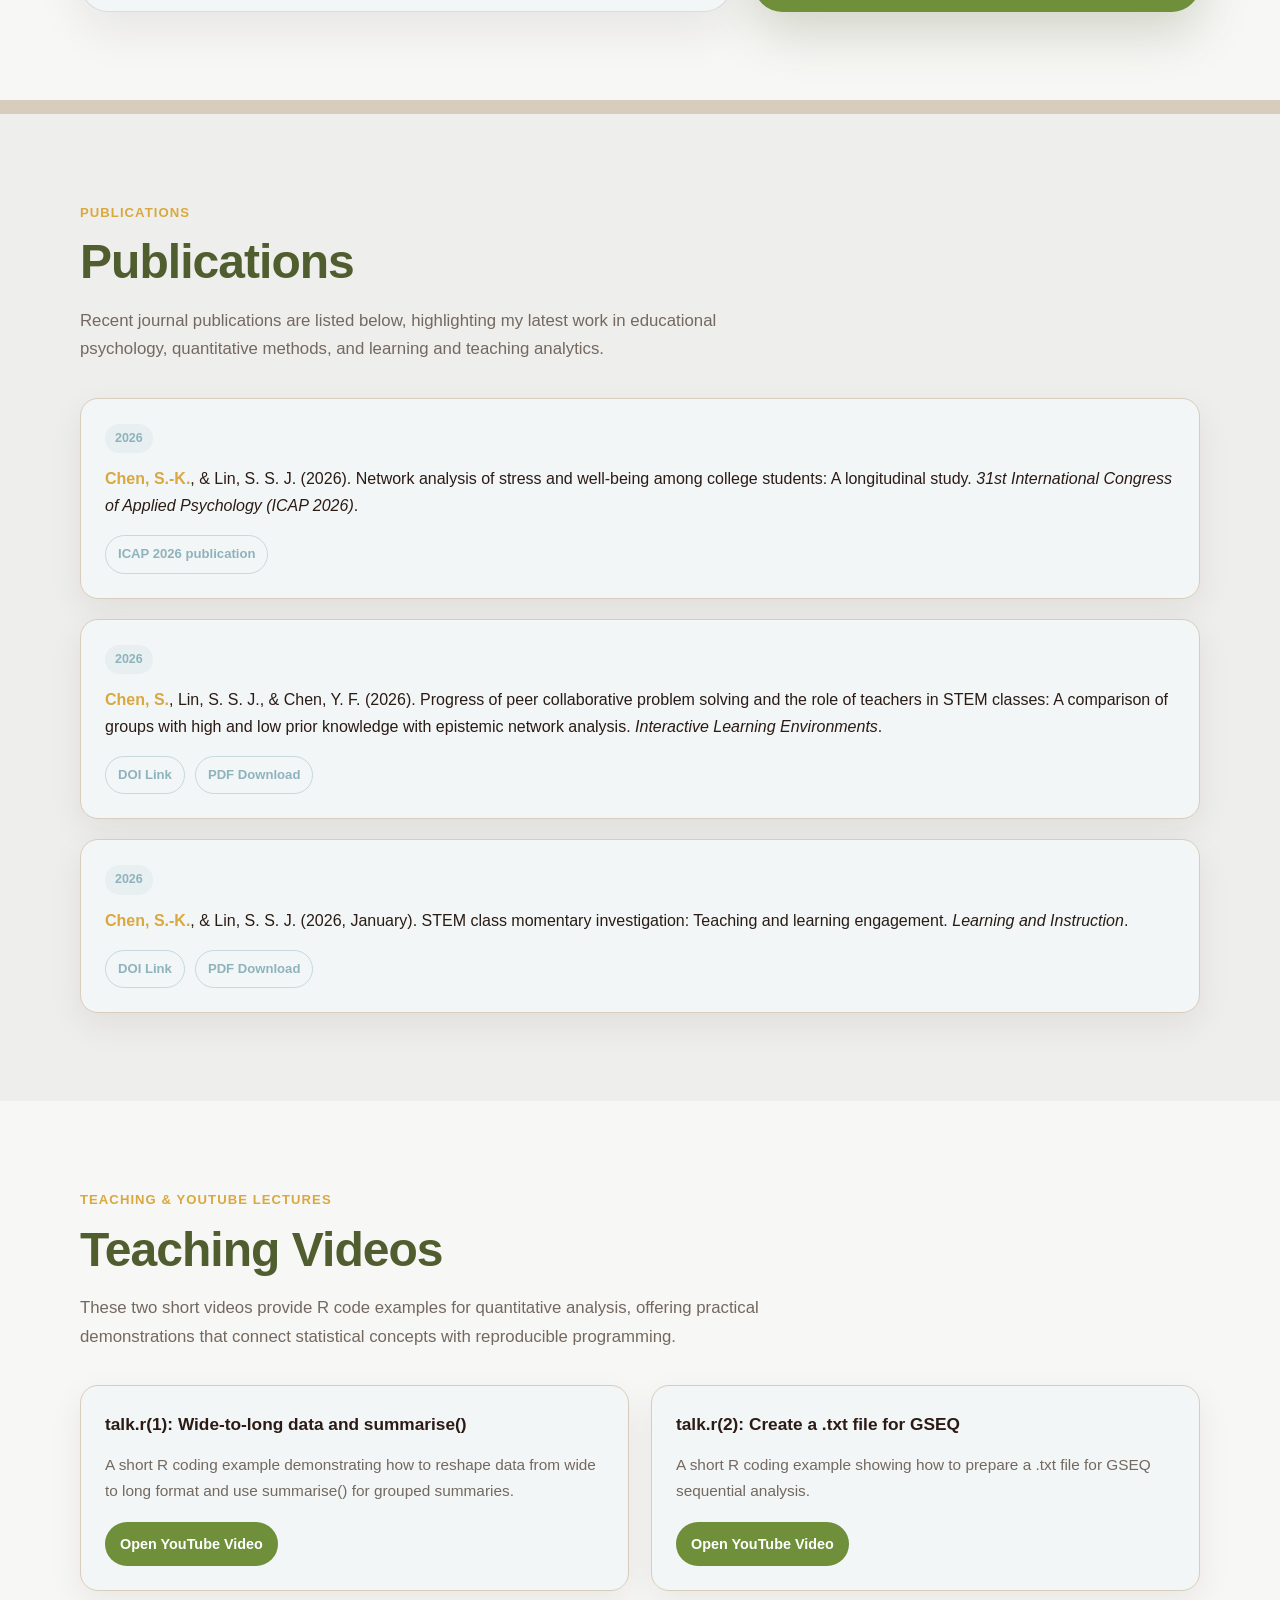
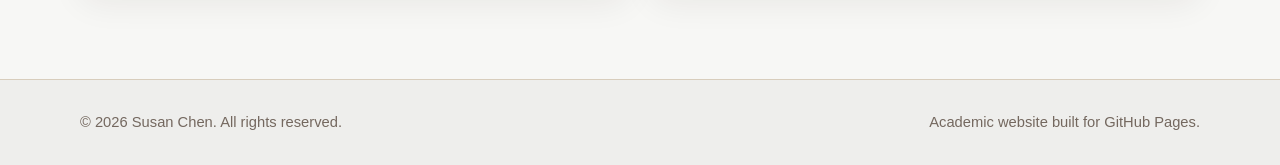
==== commit bd522103: "Rename publications section heading" ====
--- a/index.html
+++ b/index.html
@@ -813,7 +813,7 @@
       <section id="publications" class="section" style="background: var(--surface); border-top: 14px solid var(--gray-band);">
         <div class="container">
           <p class="section-kicker">Publications</p>
-          <h2 class="section-title">Journal Publications</h2>
+          <h2 class="section-title">Publications</h2>
           <p class="section-intro">
             Recent journal publications are listed below, highlighting my latest work in educational
             psychology, quantitative methods, and learning and teaching analytics.
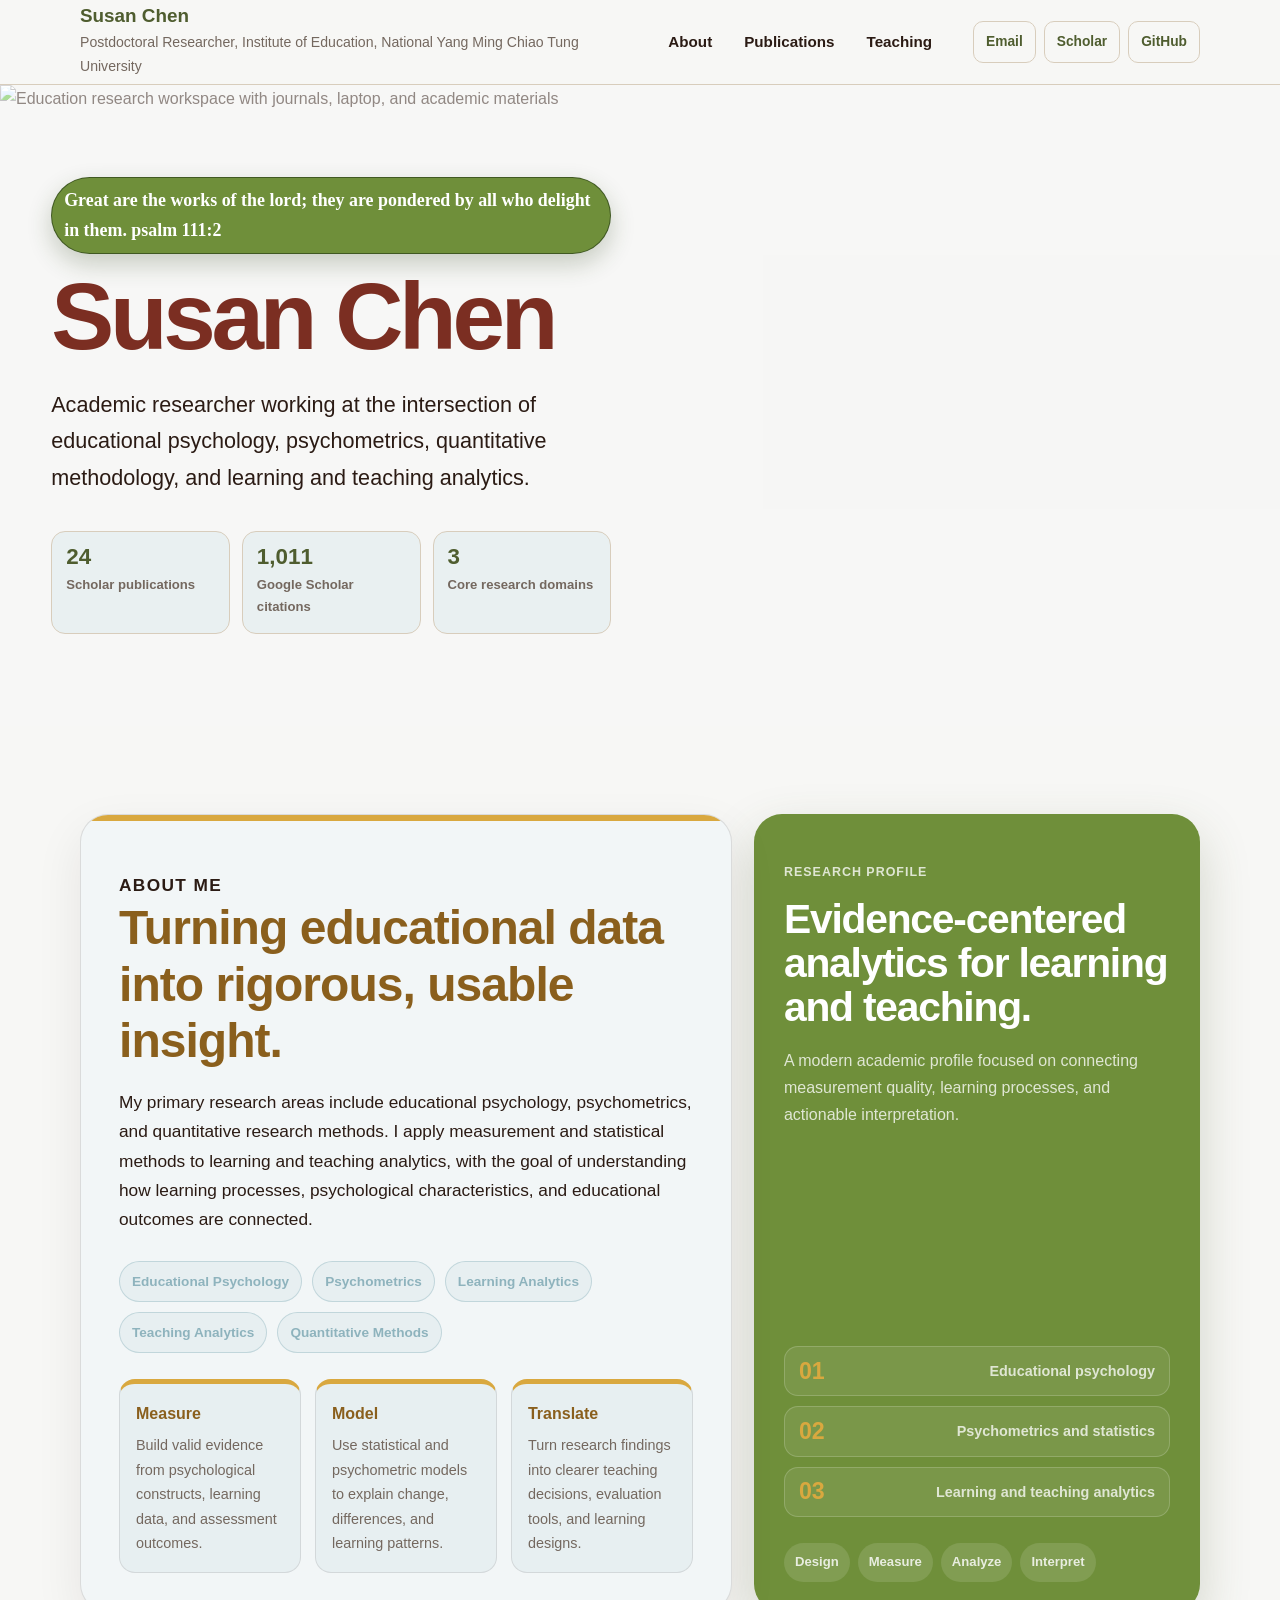
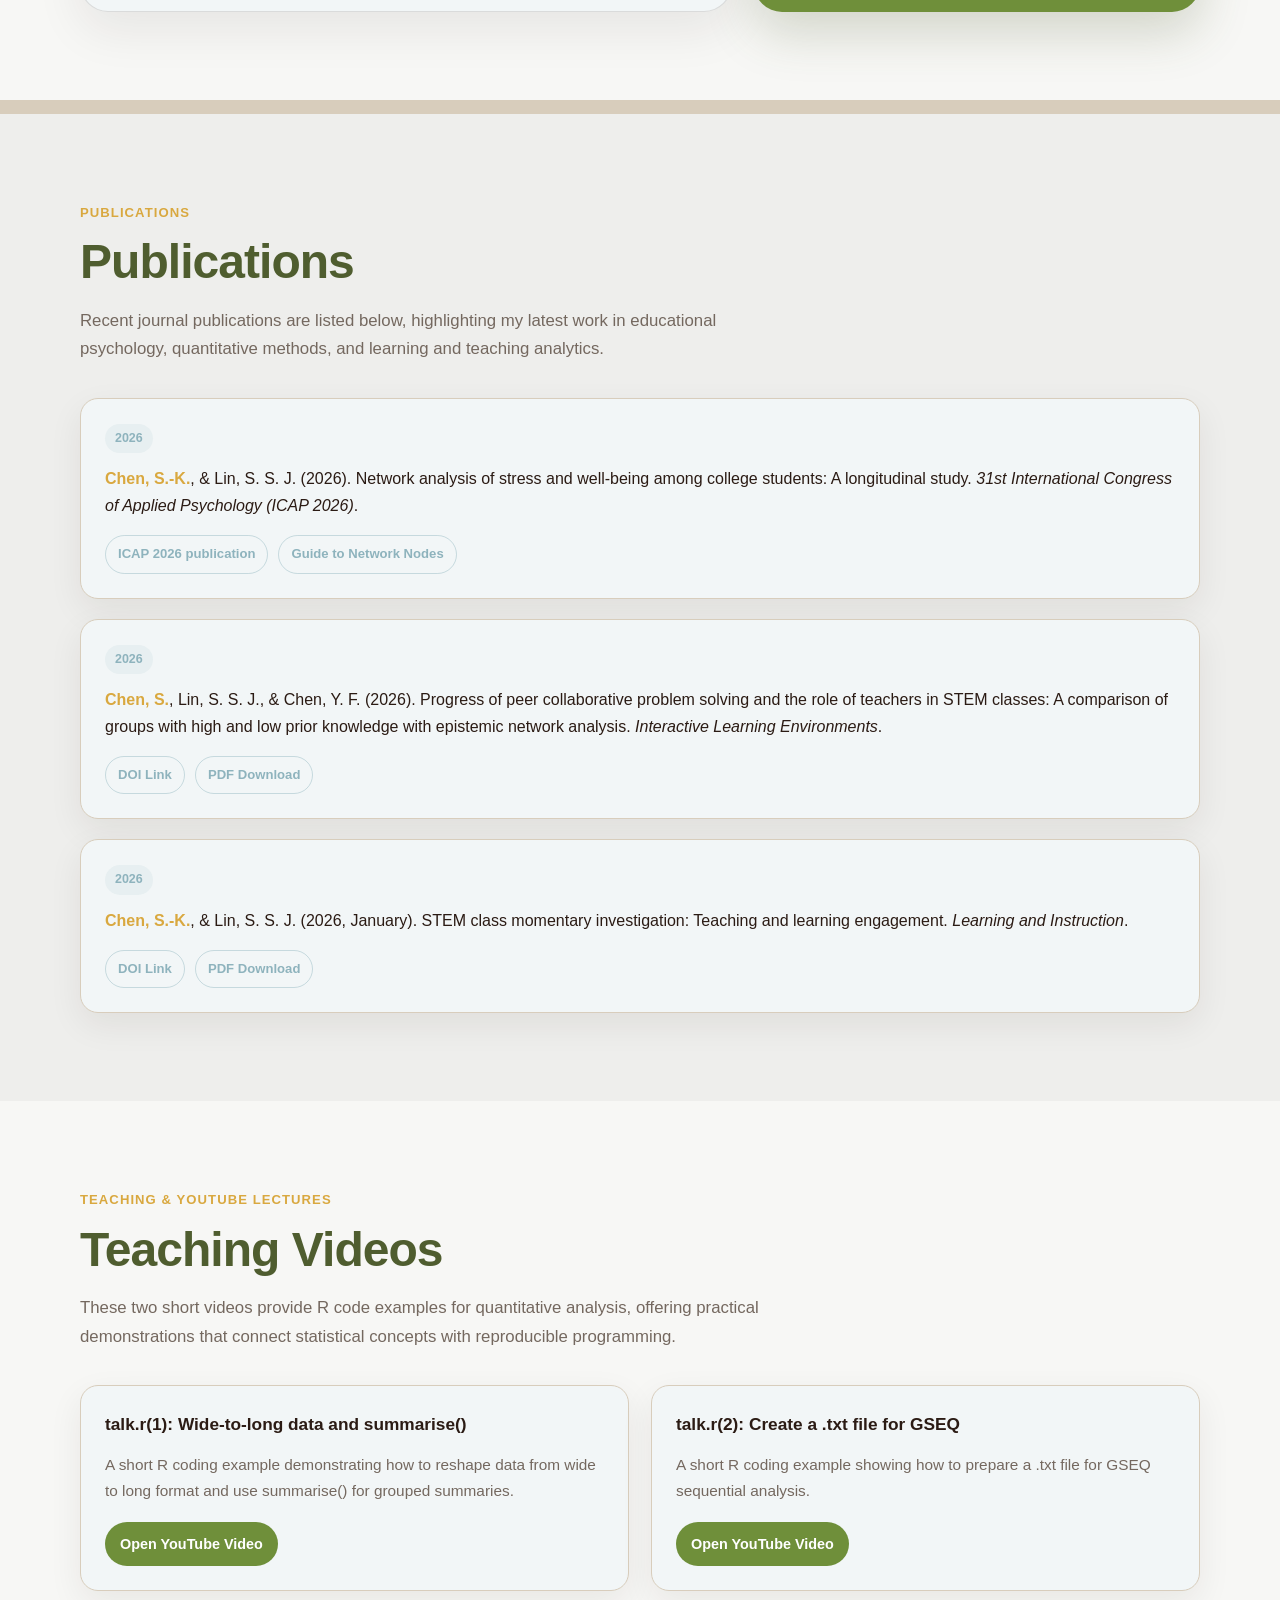
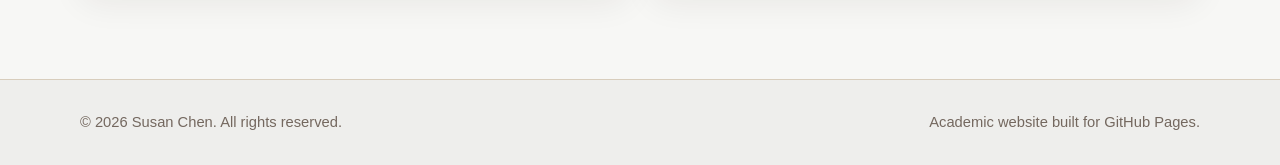
==== commit eac7f14a: "Add network nodes guide" ====
--- a/index.html
+++ b/index.html
@@ -829,6 +829,7 @@
               </p>
               <div class="paper-actions">
                 <a class="paper-tag" href="assets/publications/E-poster3-scale.pdf" target="_blank" rel="noopener">ICAP 2026 publication</a>
+                <a class="paper-tag" href="assets/publications/Guide-to-Network-Nodes.pdf" target="_blank" rel="noopener">Guide to Network Nodes</a>
               </div>
             </article>
 
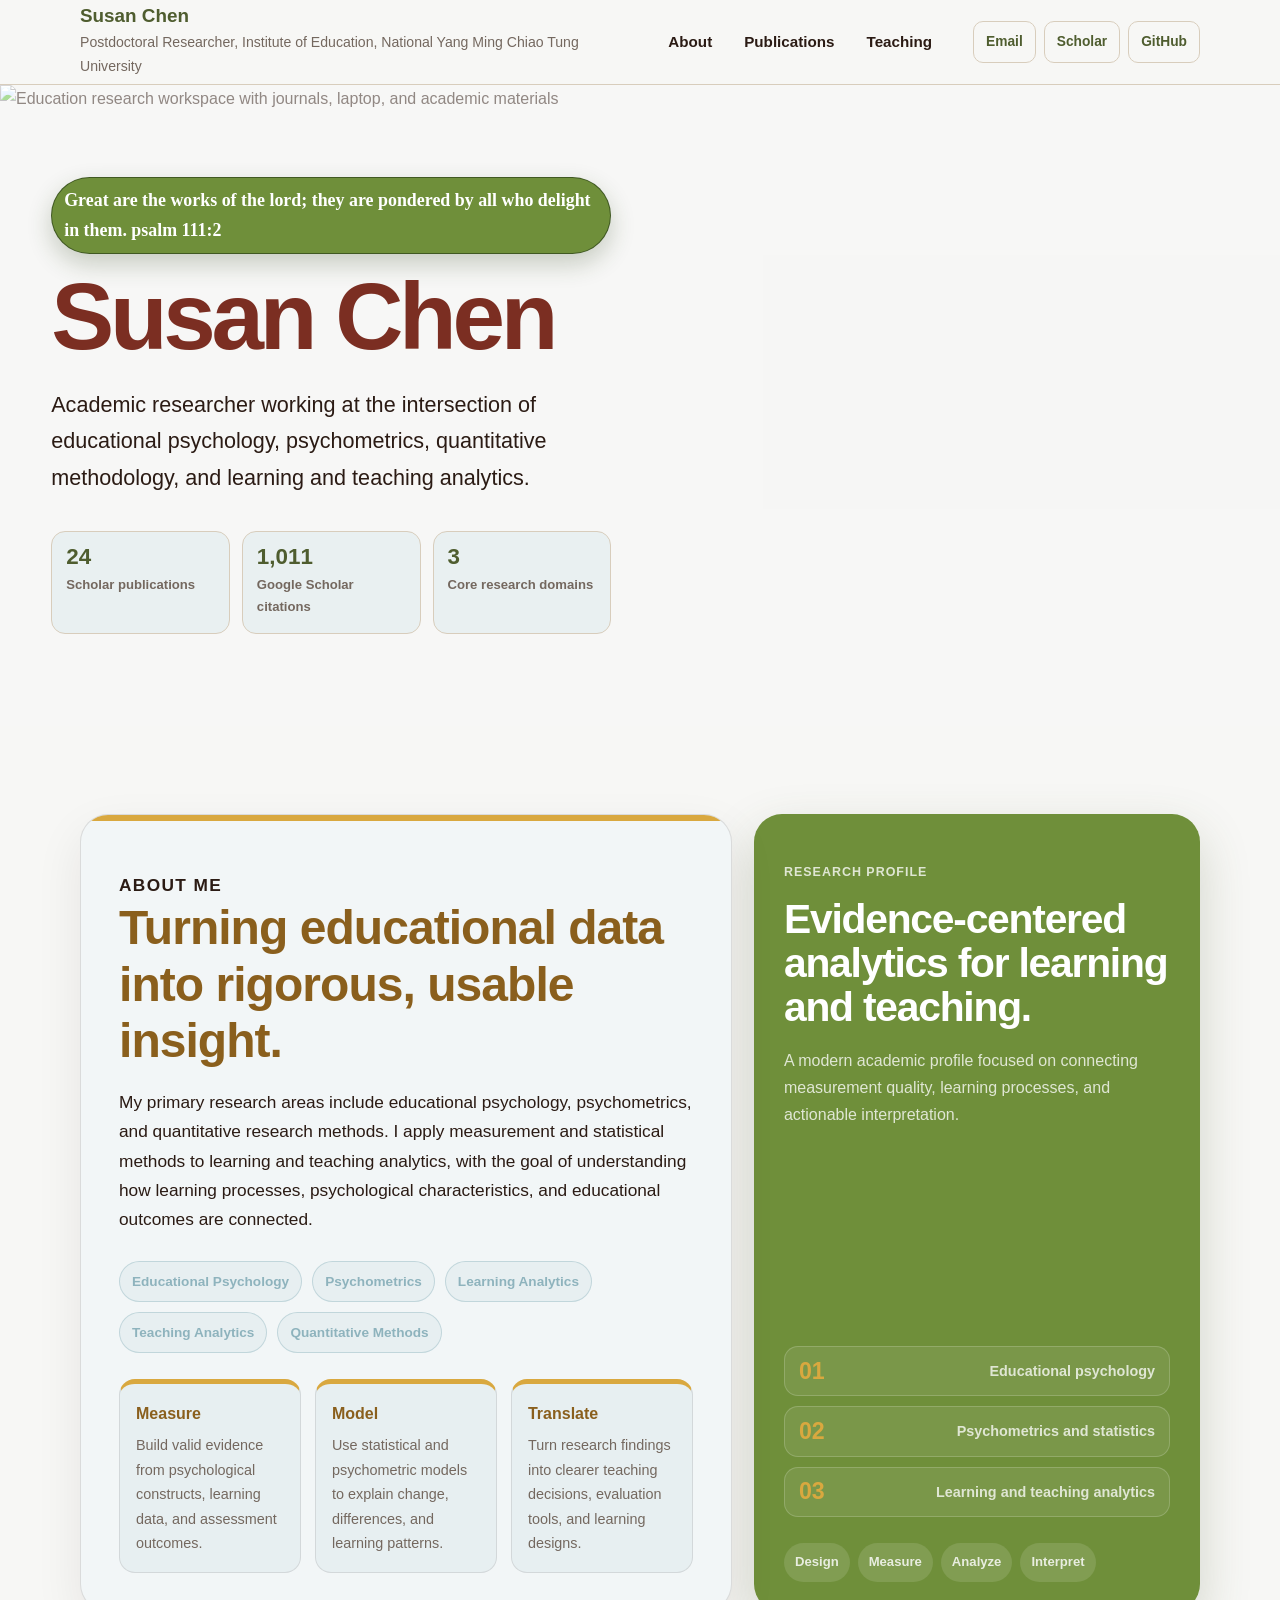
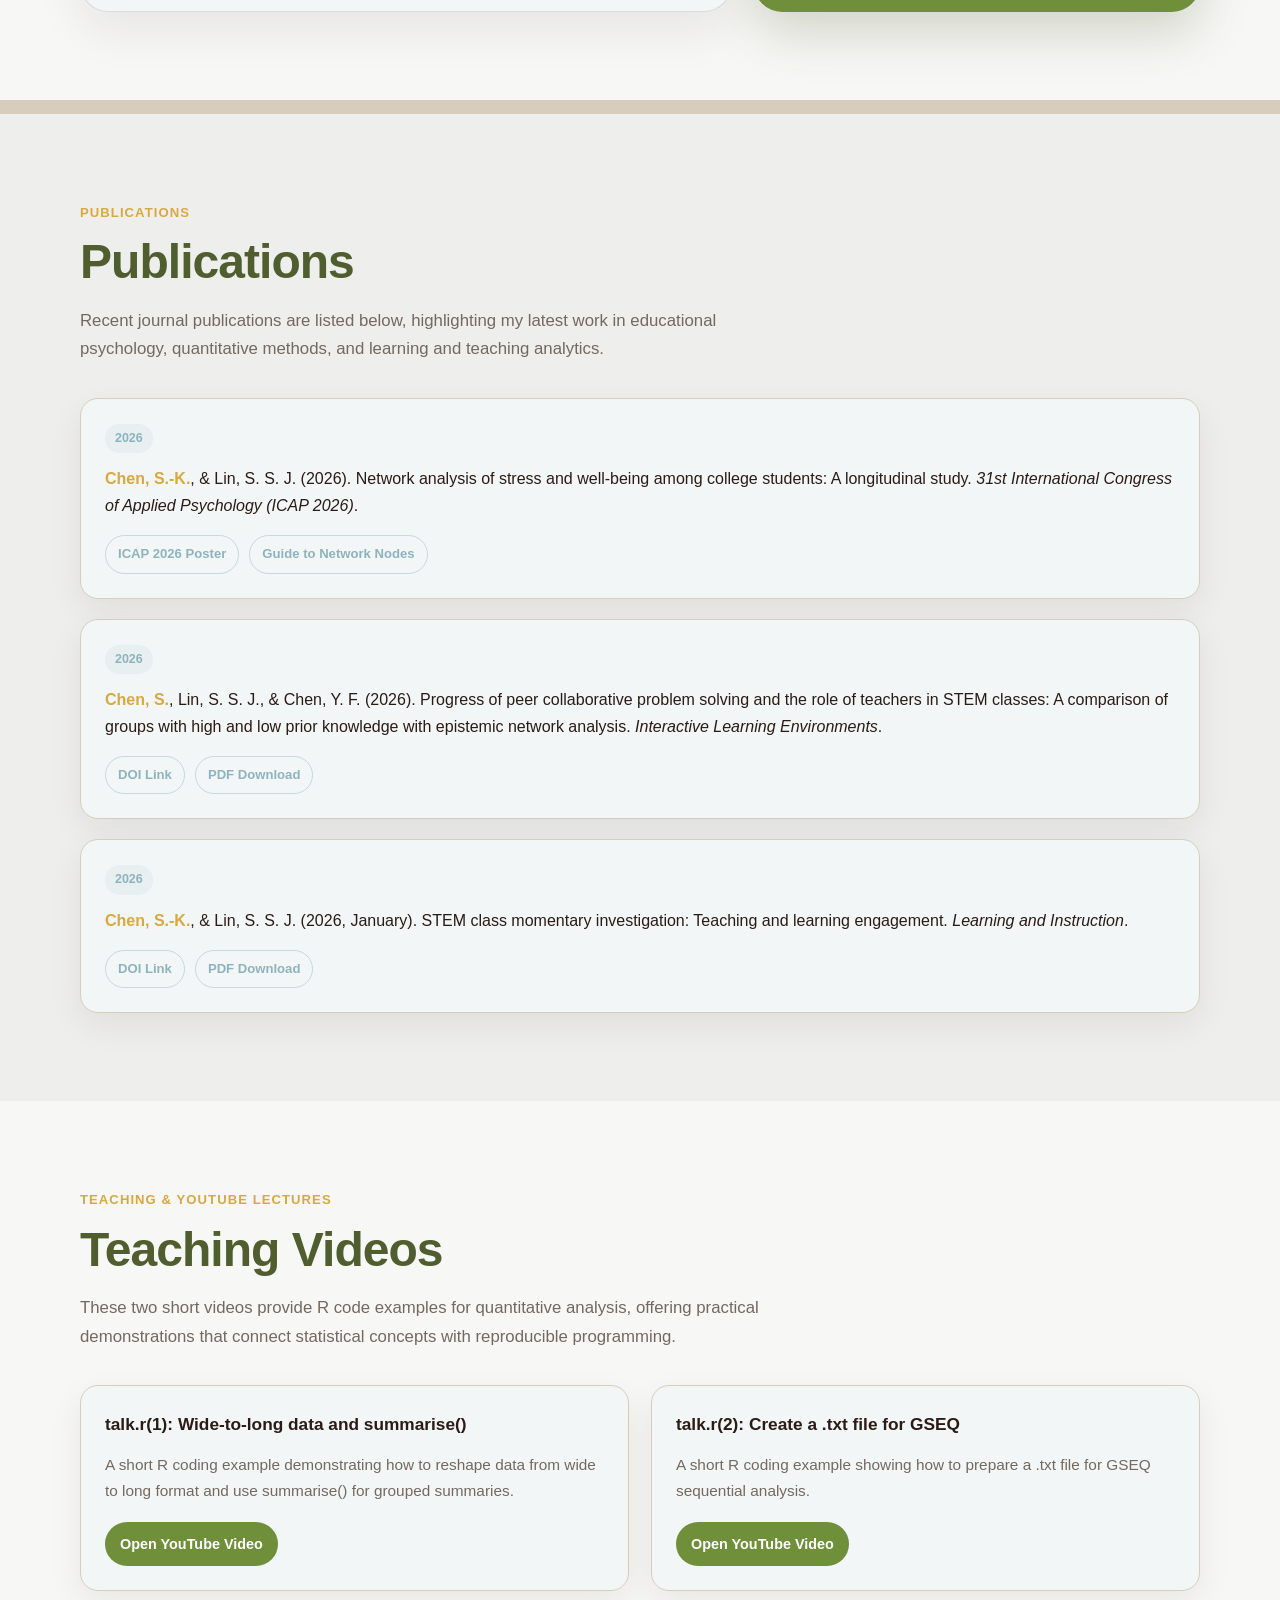
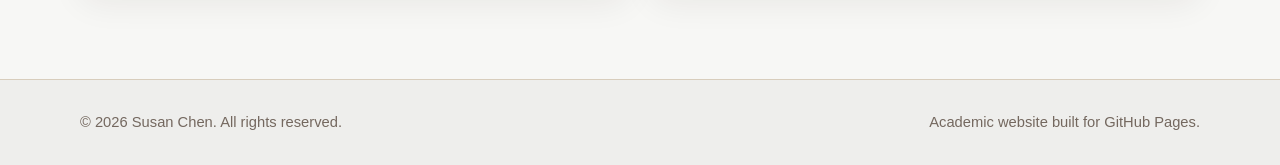
==== commit f92ec344: "Update ICAP 2026 poster resources" ====
--- a/index.html
+++ b/index.html
@@ -828,7 +828,7 @@
                 (ICAP 2026)</em>.
               </p>
               <div class="paper-actions">
-                <a class="paper-tag" href="assets/publications/E-poster3-scale.pdf" target="_blank" rel="noopener">ICAP 2026 publication</a>
+                <a class="paper-tag" href="assets/publications/E-poster3-scale.pdf" target="_blank" rel="noopener">ICAP 2026 Poster</a>
                 <a class="paper-tag" href="assets/publications/Guide-to-Network-Nodes.pdf" target="_blank" rel="noopener">Guide to Network Nodes</a>
               </div>
             </article>
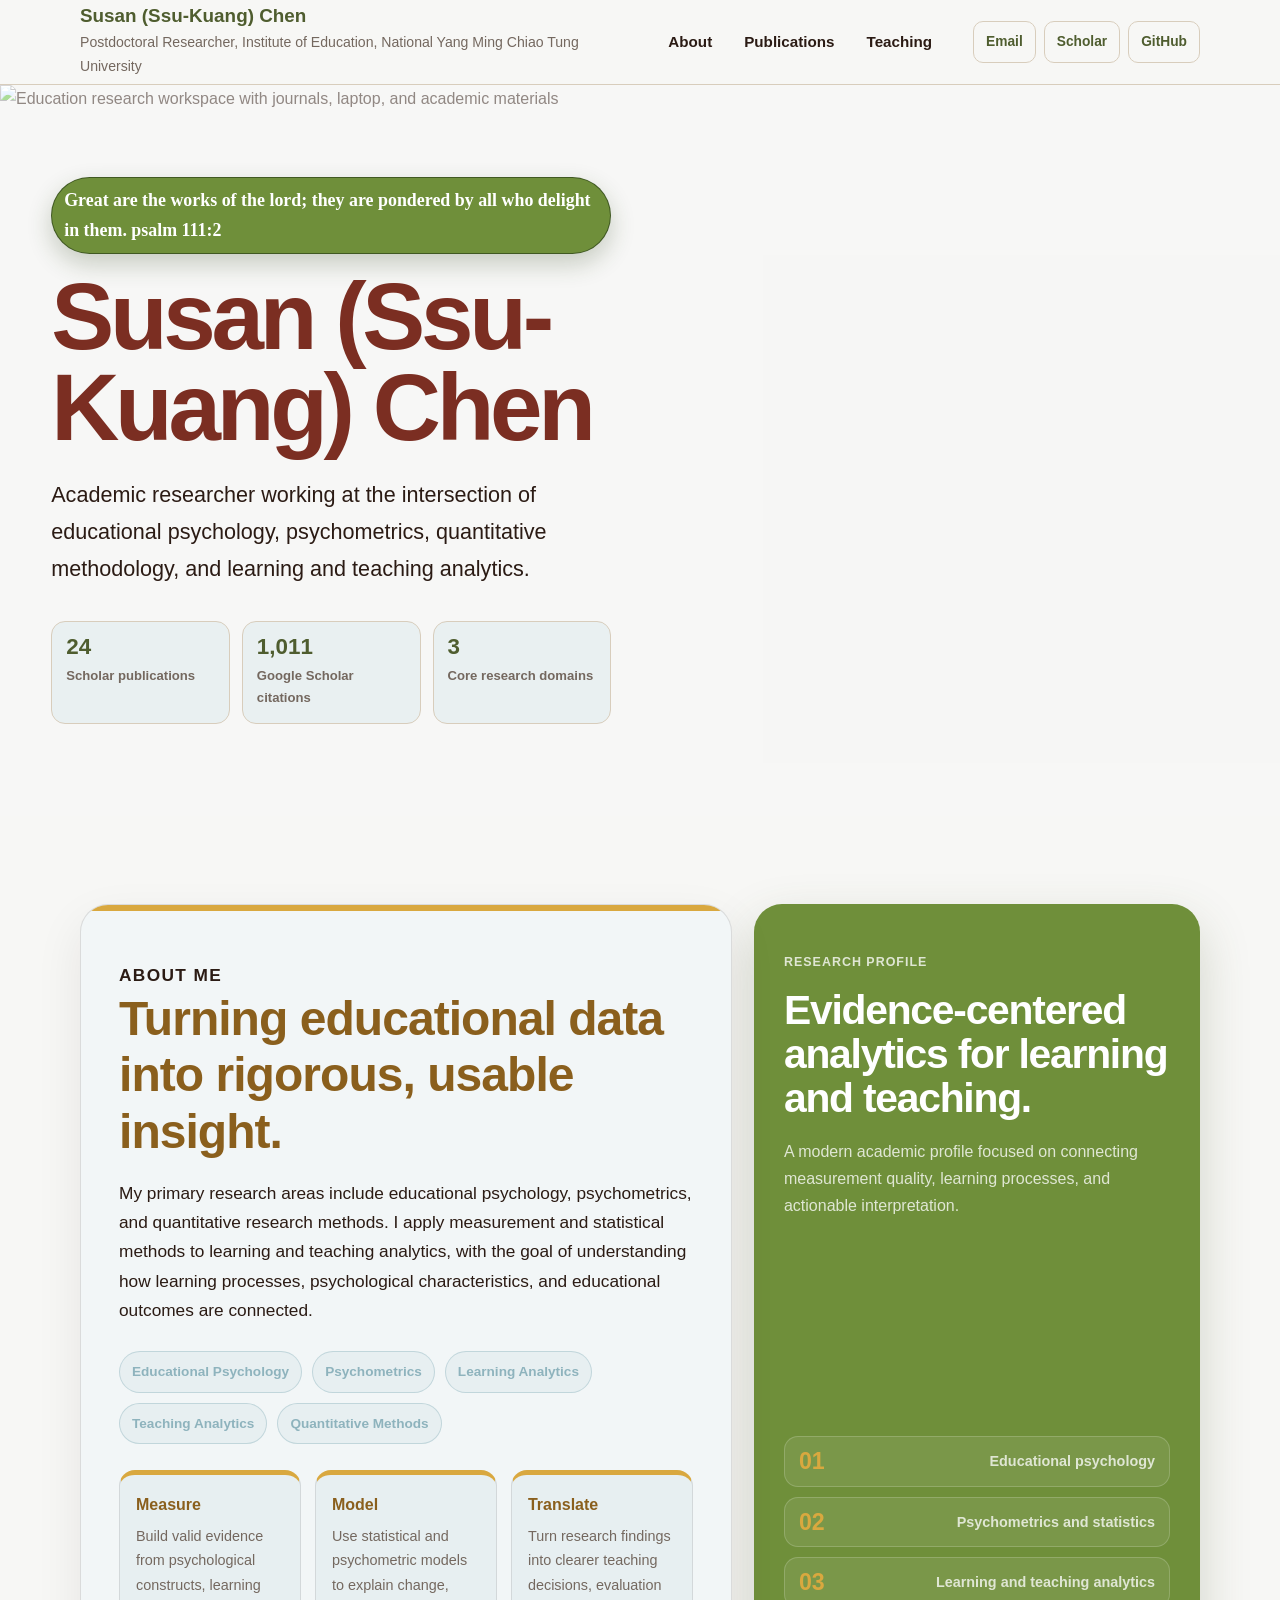
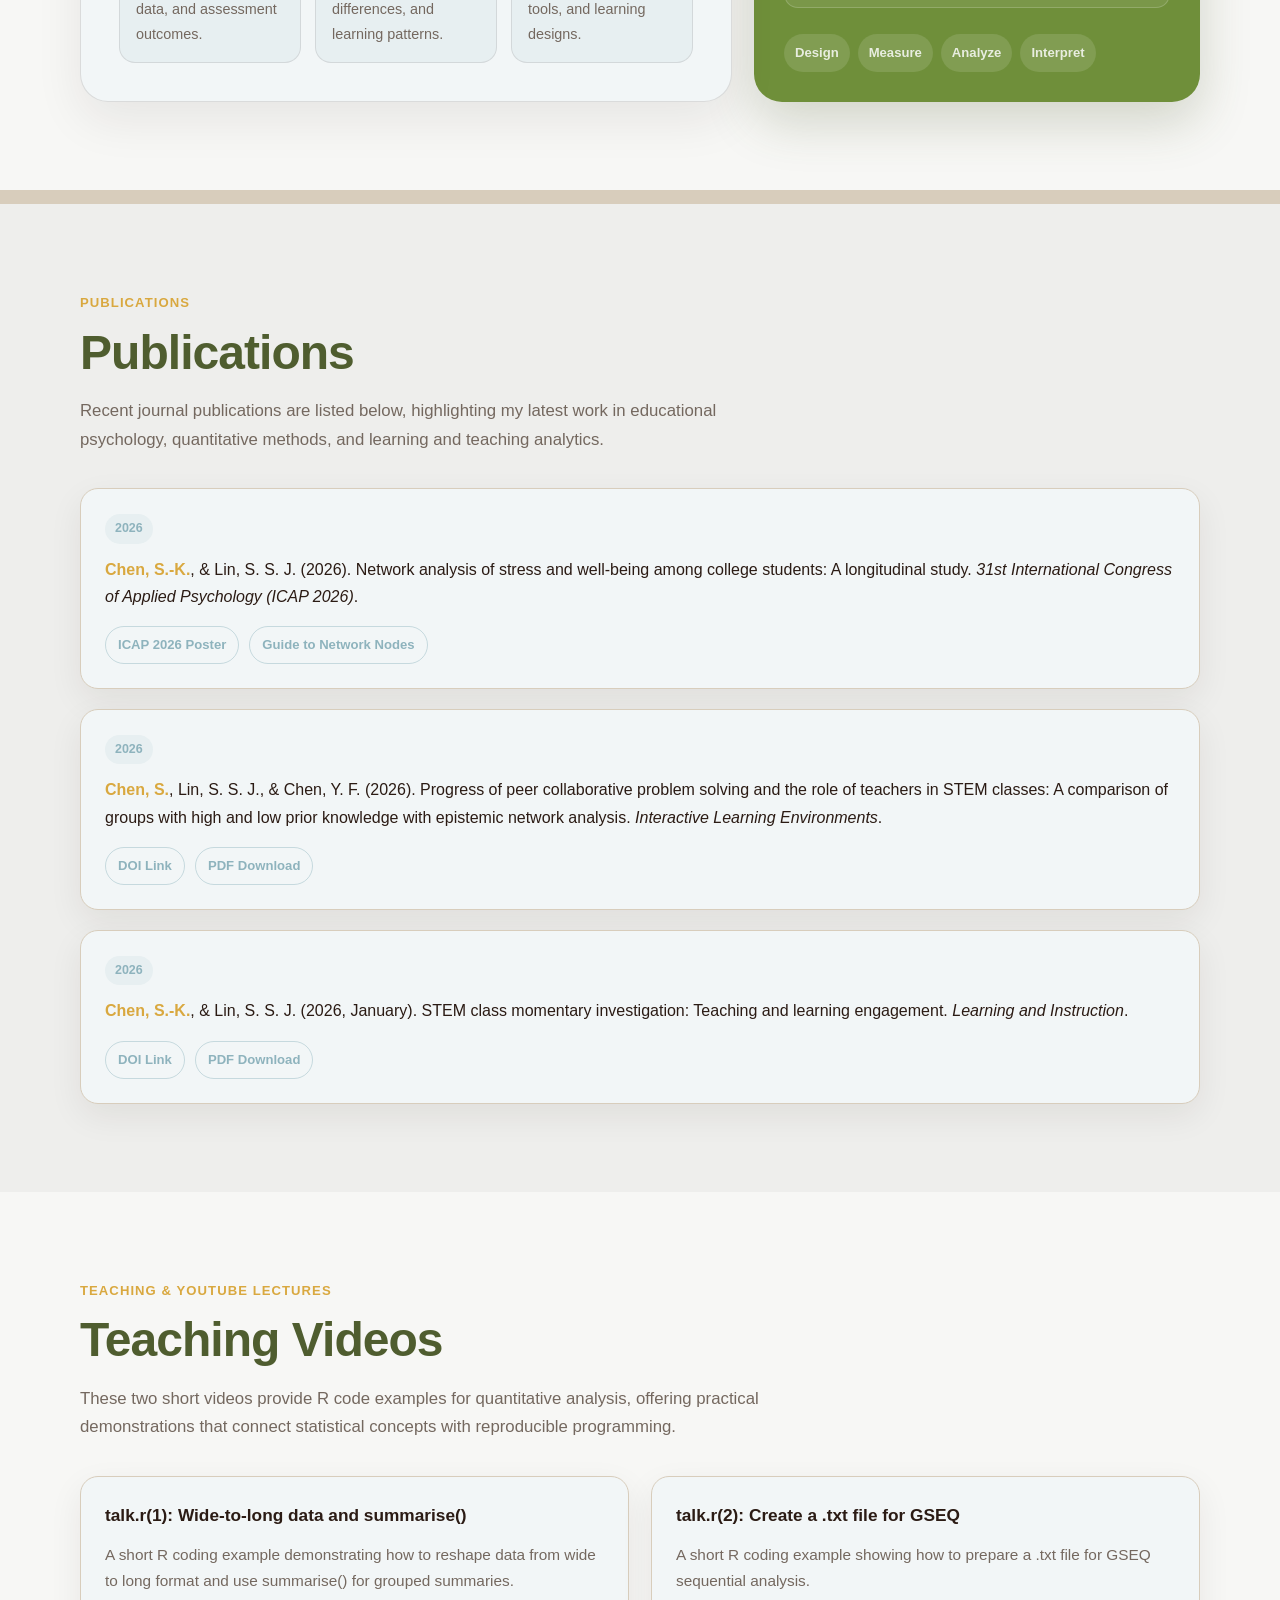
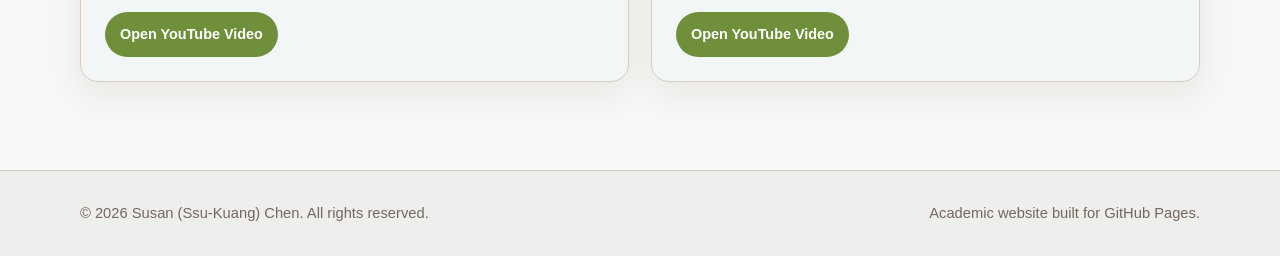
==== commit b40c81c8: "Update profile name and email" ====
--- a/index.html
+++ b/index.html
@@ -2,14 +2,14 @@
 <html lang="zh-Hant">
   <head>
     <!--
-      Susan Chen academic personal website
+      Susan (Ssu-Kuang) Chen academic personal website
       Single-file HTML with embedded CSS for easy copying and GitHub Pages deployment.
       Replace the placeholder Email / YouTube links with final public URLs when ready.
     -->
     <meta charset="utf-8">
     <meta name="viewport" content="width=device-width, initial-scale=1">
-    <meta name="description" content="Susan Chen academic profile, publications, research interests, and teaching lectures.">
-    <title>Susan Chen | Academic Profile</title>
+    <meta name="description" content="Susan (Ssu-Kuang) Chen academic profile, publications, research interests, and teaching lectures.">
+    <title>Susan (Ssu-Kuang) Chen | Academic Profile</title>
 
     <style>
       /* =============================
@@ -691,7 +691,7 @@
     <header class="site-header">
       <div class="container nav">
         <a class="identity" href="#top" aria-label="Back to top">
-          <strong>Susan Chen</strong>
+          <strong>Susan (Ssu-Kuang) Chen</strong>
           <span>Postdoctoral Researcher, Institute of Education, National Yang Ming Chiao Tung University</span>
         </a>
 
@@ -702,8 +702,7 @@
         </nav>
 
         <div class="contact-actions" aria-label="Contact links">
-          <!-- TODO: Replace email address with the final public academic email. -->
-          <a class="contact-button" href="mailto:susan.chen@nycu.edu.tw">Email</a>
+          <a class="contact-button" href="mailto:schen75025@gmail.com">Email</a>
           <a class="contact-button" href="https://scholar.google.com.tw/citations?hl=zh-TW&user=XQLAldAAAAAJ" target="_blank" rel="noreferrer">Scholar</a>
           <a class="contact-button" href="https://github.com/susanskchen-NYCU/susan-chen-space" target="_blank" rel="noreferrer">GitHub</a>
         </div>
@@ -712,11 +711,11 @@
 
     <main id="top">
       <!-- Hero: selected right-bottom education research photo -->
-      <section class="hero" aria-label="Susan Chen academic profile">
+      <section class="hero" aria-label="Susan (Ssu-Kuang) Chen academic profile">
         <img class="hero-image" src="assets/images/hero-education-research.png" alt="Education research workspace with journals, laptop, and academic materials">
         <div class="container hero-content">
           <p class="hero-label">Great are the works of the lord; they are pondered by all who delight in them. psalm 111:2</p>
-          <h1>Susan Chen</h1>
+          <h1>Susan (Ssu-Kuang) Chen</h1>
           <p class="hero-subtitle">
             Academic researcher working at the intersection of educational psychology,
             psychometrics, quantitative methodology, and learning and teaching analytics.
@@ -891,7 +890,7 @@
     <!-- Footer -->
     <footer class="site-footer">
       <div class="container footer-inner">
-        <span>© 2026 Susan Chen. All rights reserved.</span>
+        <span>© 2026 Susan (Ssu-Kuang) Chen. All rights reserved.</span>
         <span>Academic website built for GitHub Pages.</span>
       </div>
     </footer>
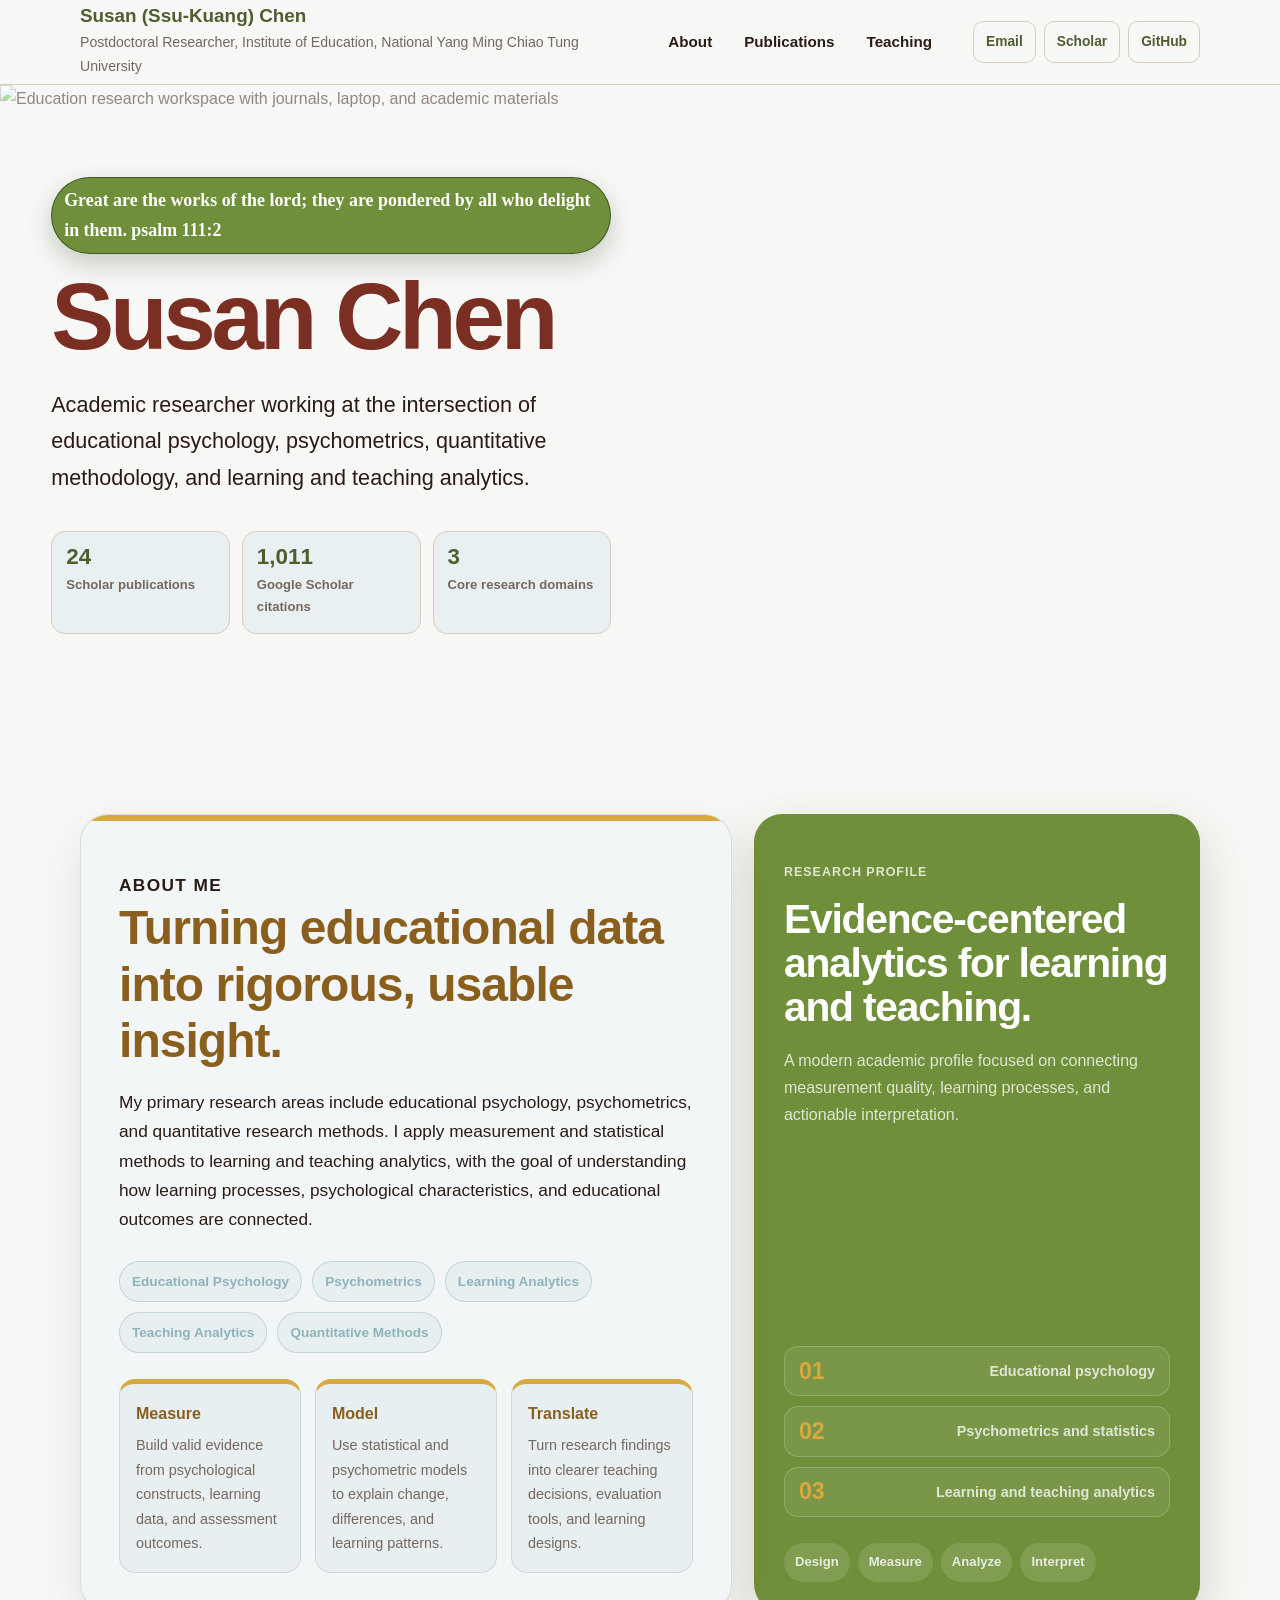
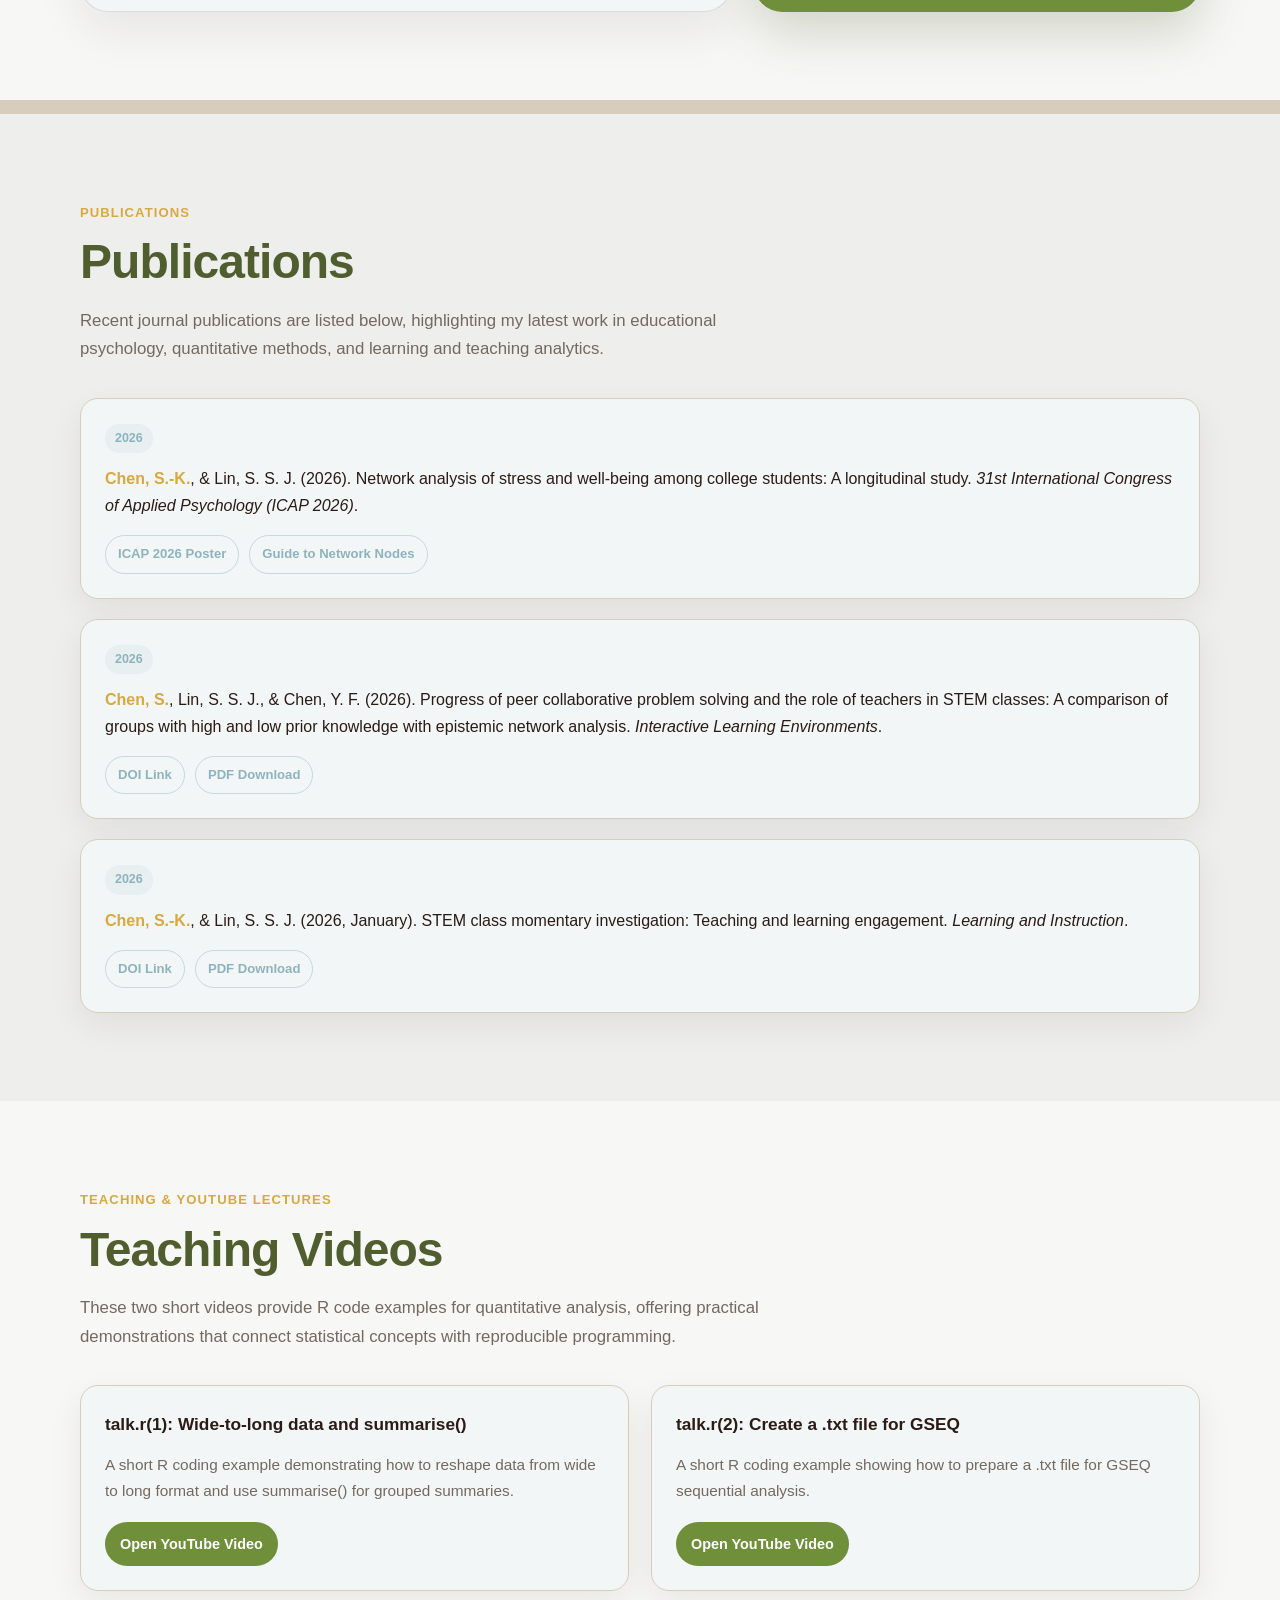
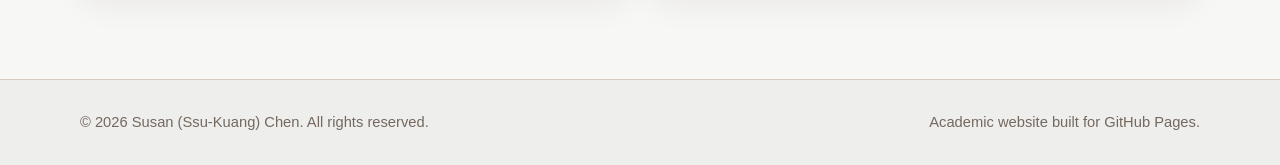
==== commit 260e8360: "Keep hero name as Susan Chen" ====
--- a/index.html
+++ b/index.html
@@ -715,7 +715,7 @@
         <img class="hero-image" src="assets/images/hero-education-research.png" alt="Education research workspace with journals, laptop, and academic materials">
         <div class="container hero-content">
           <p class="hero-label">Great are the works of the lord; they are pondered by all who delight in them. psalm 111:2</p>
-          <h1>Susan (Ssu-Kuang) Chen</h1>
+          <h1>Susan Chen</h1>
           <p class="hero-subtitle">
             Academic researcher working at the intersection of educational psychology,
             psychometrics, quantitative methodology, and learning and teaching analytics.
